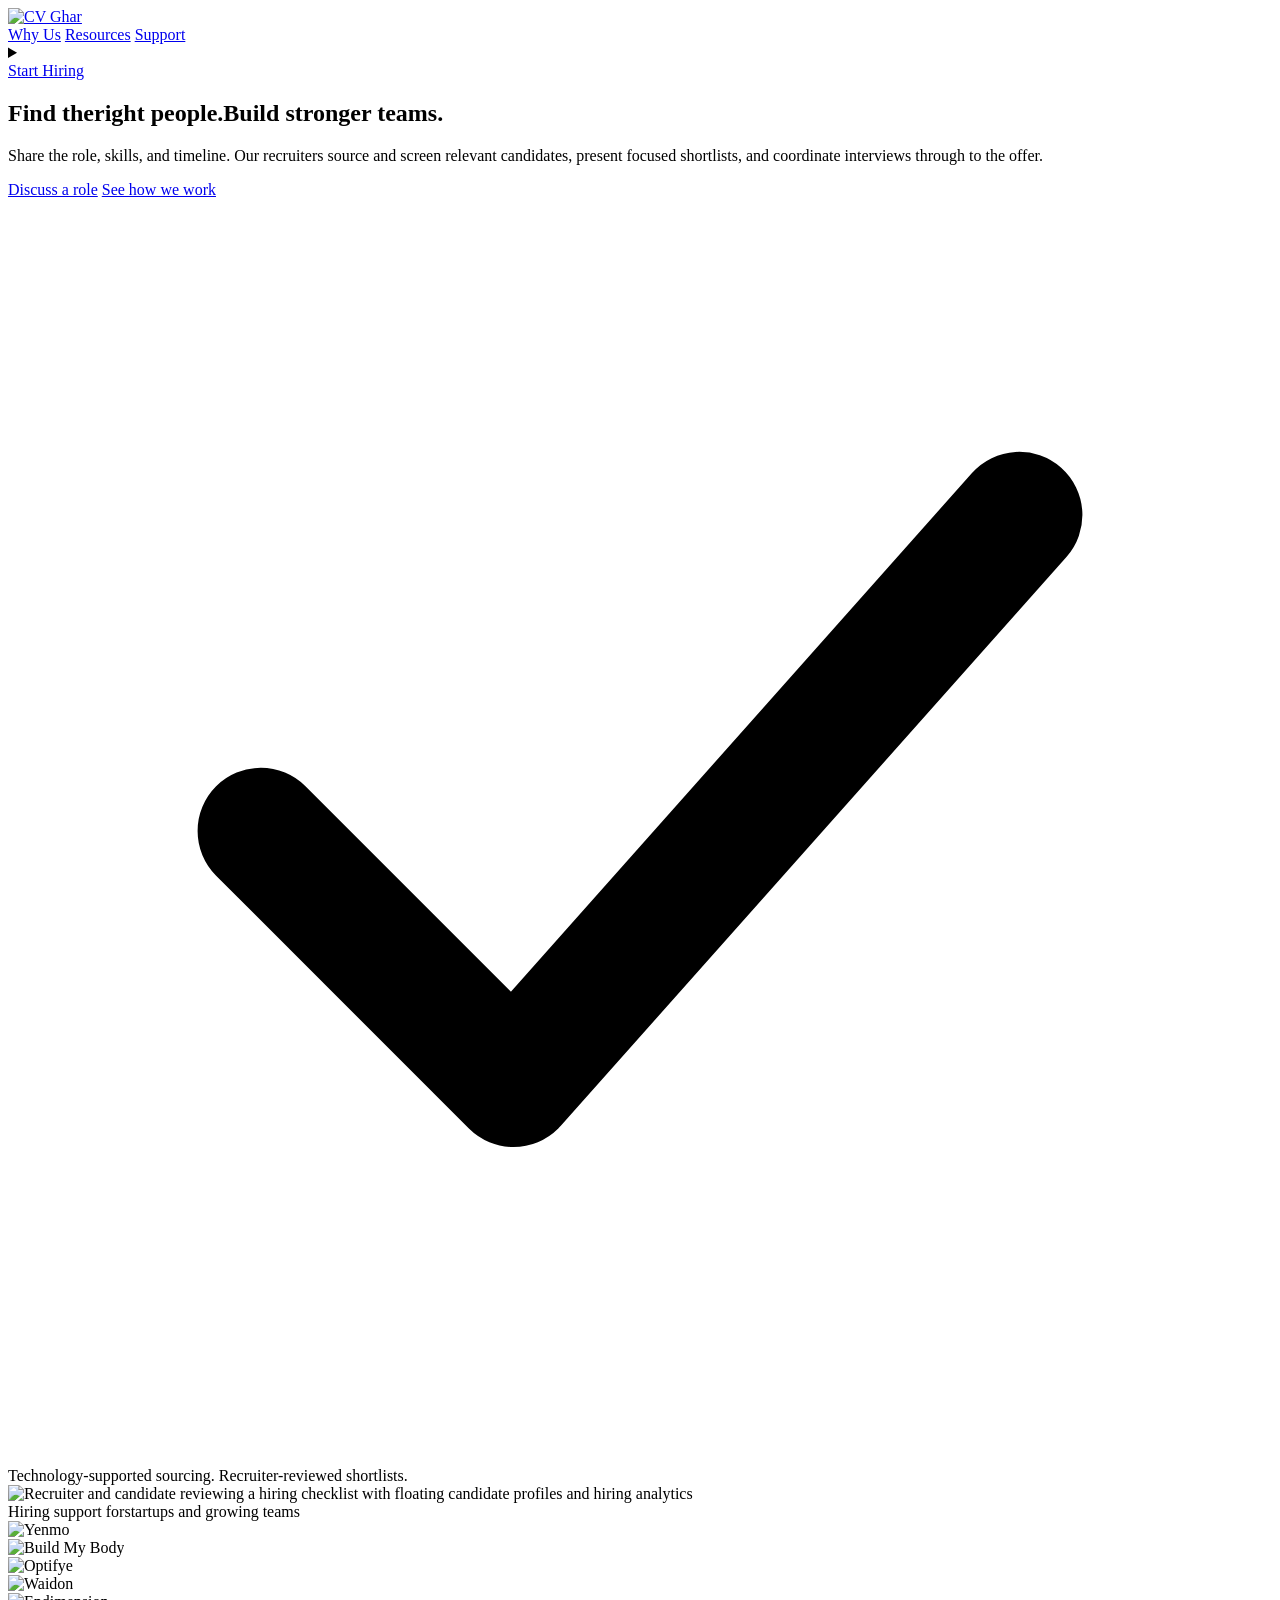
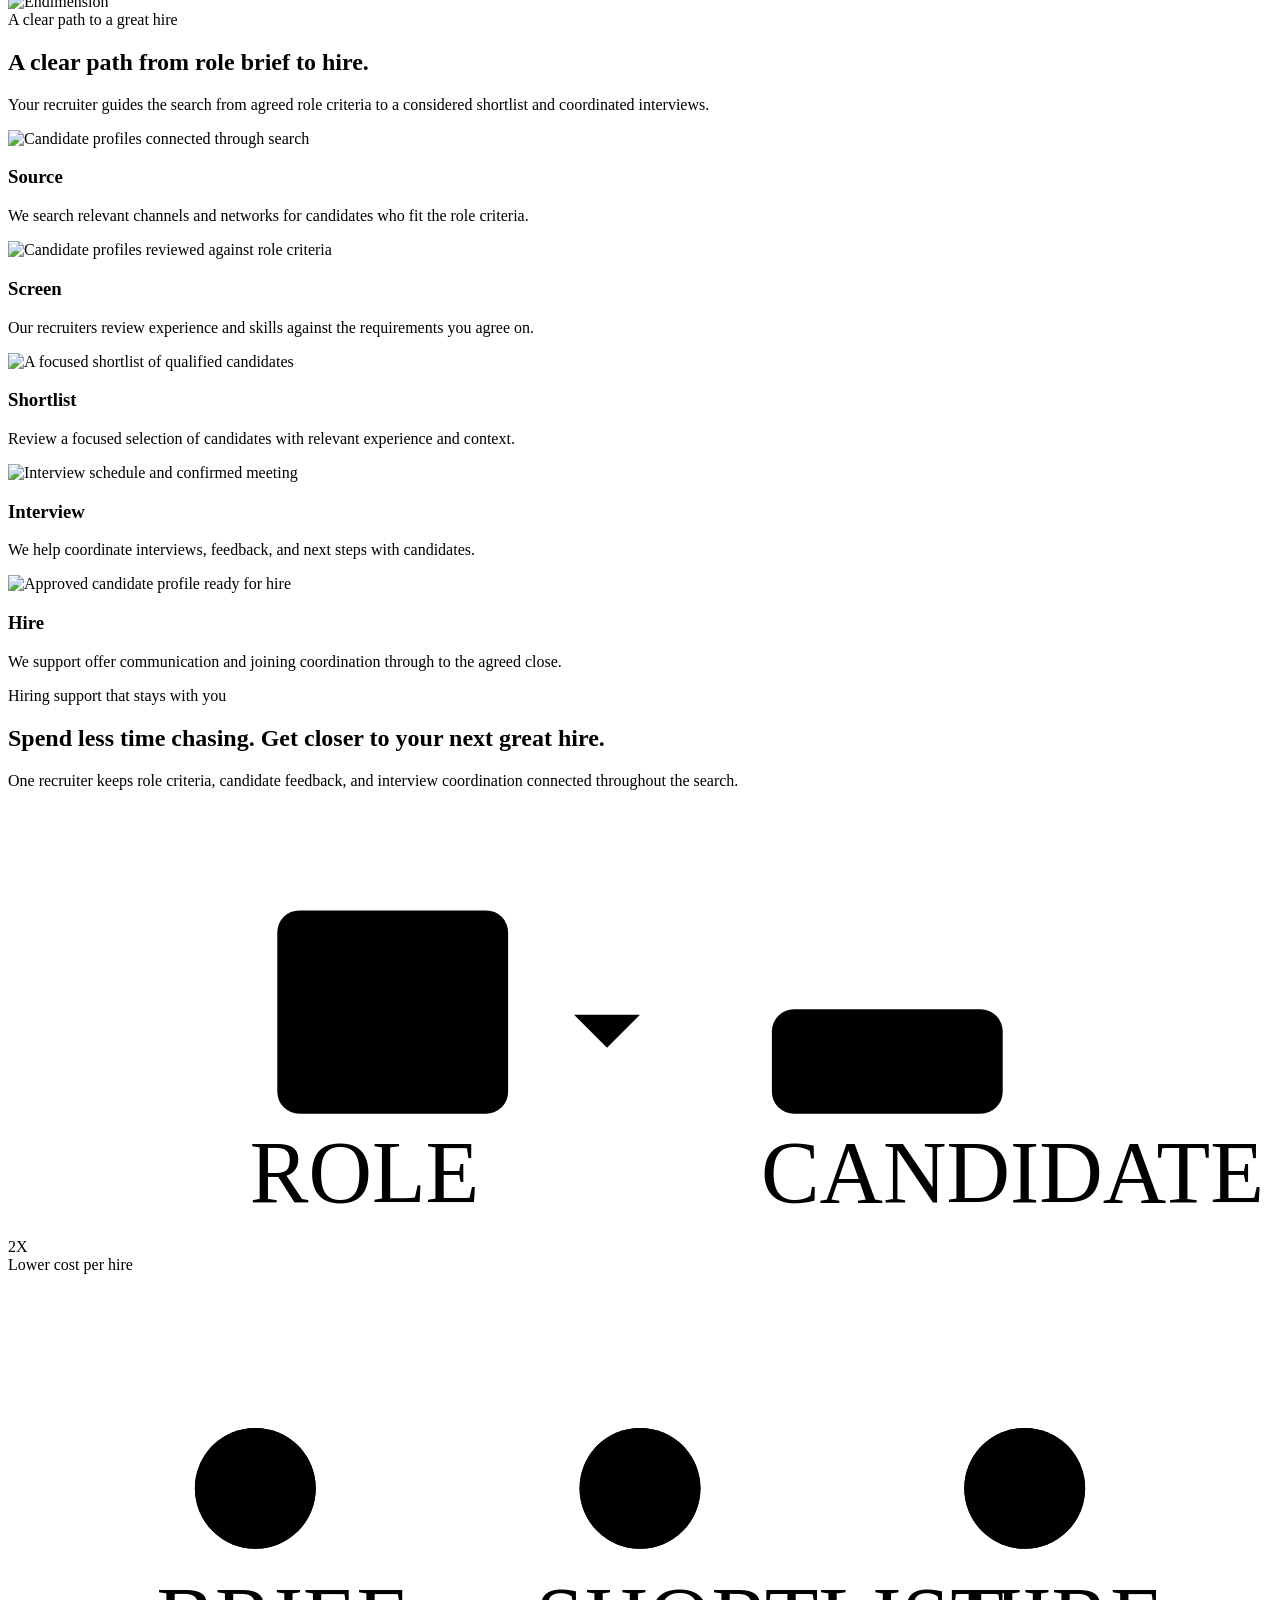
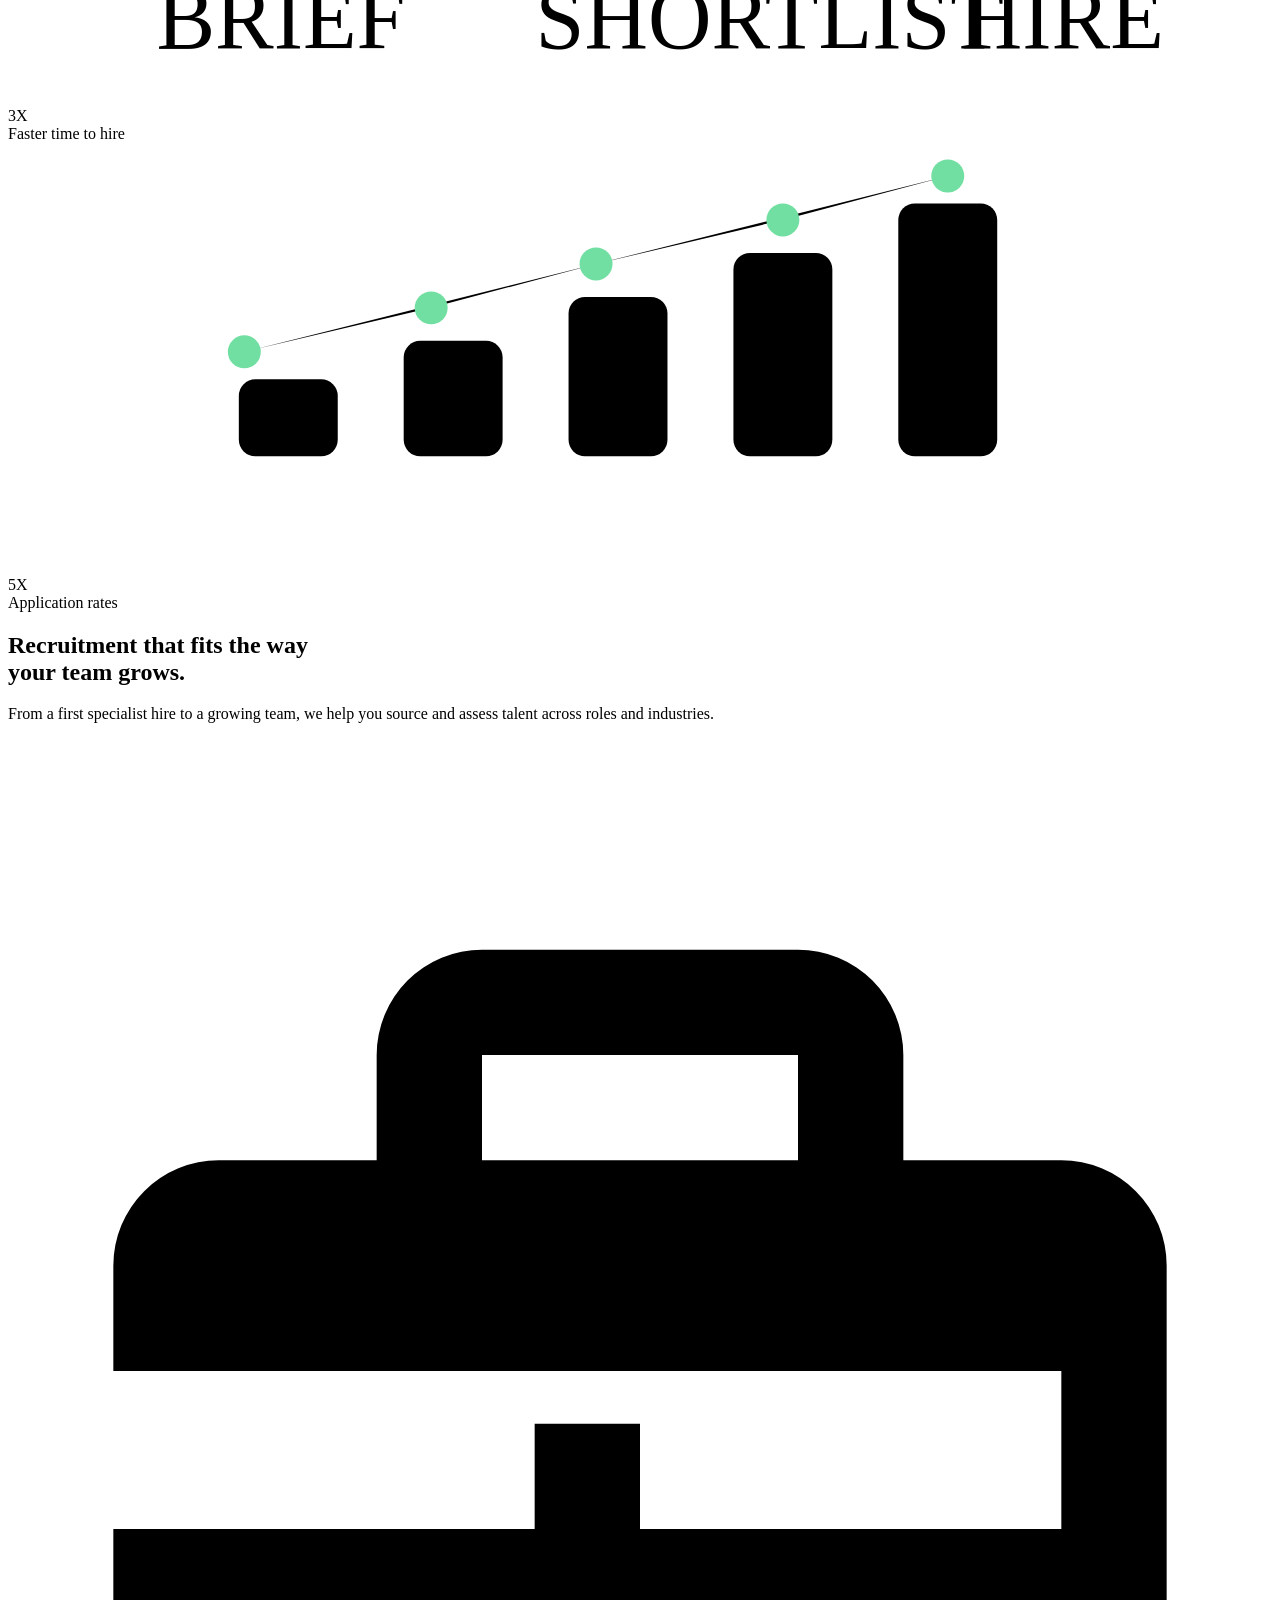
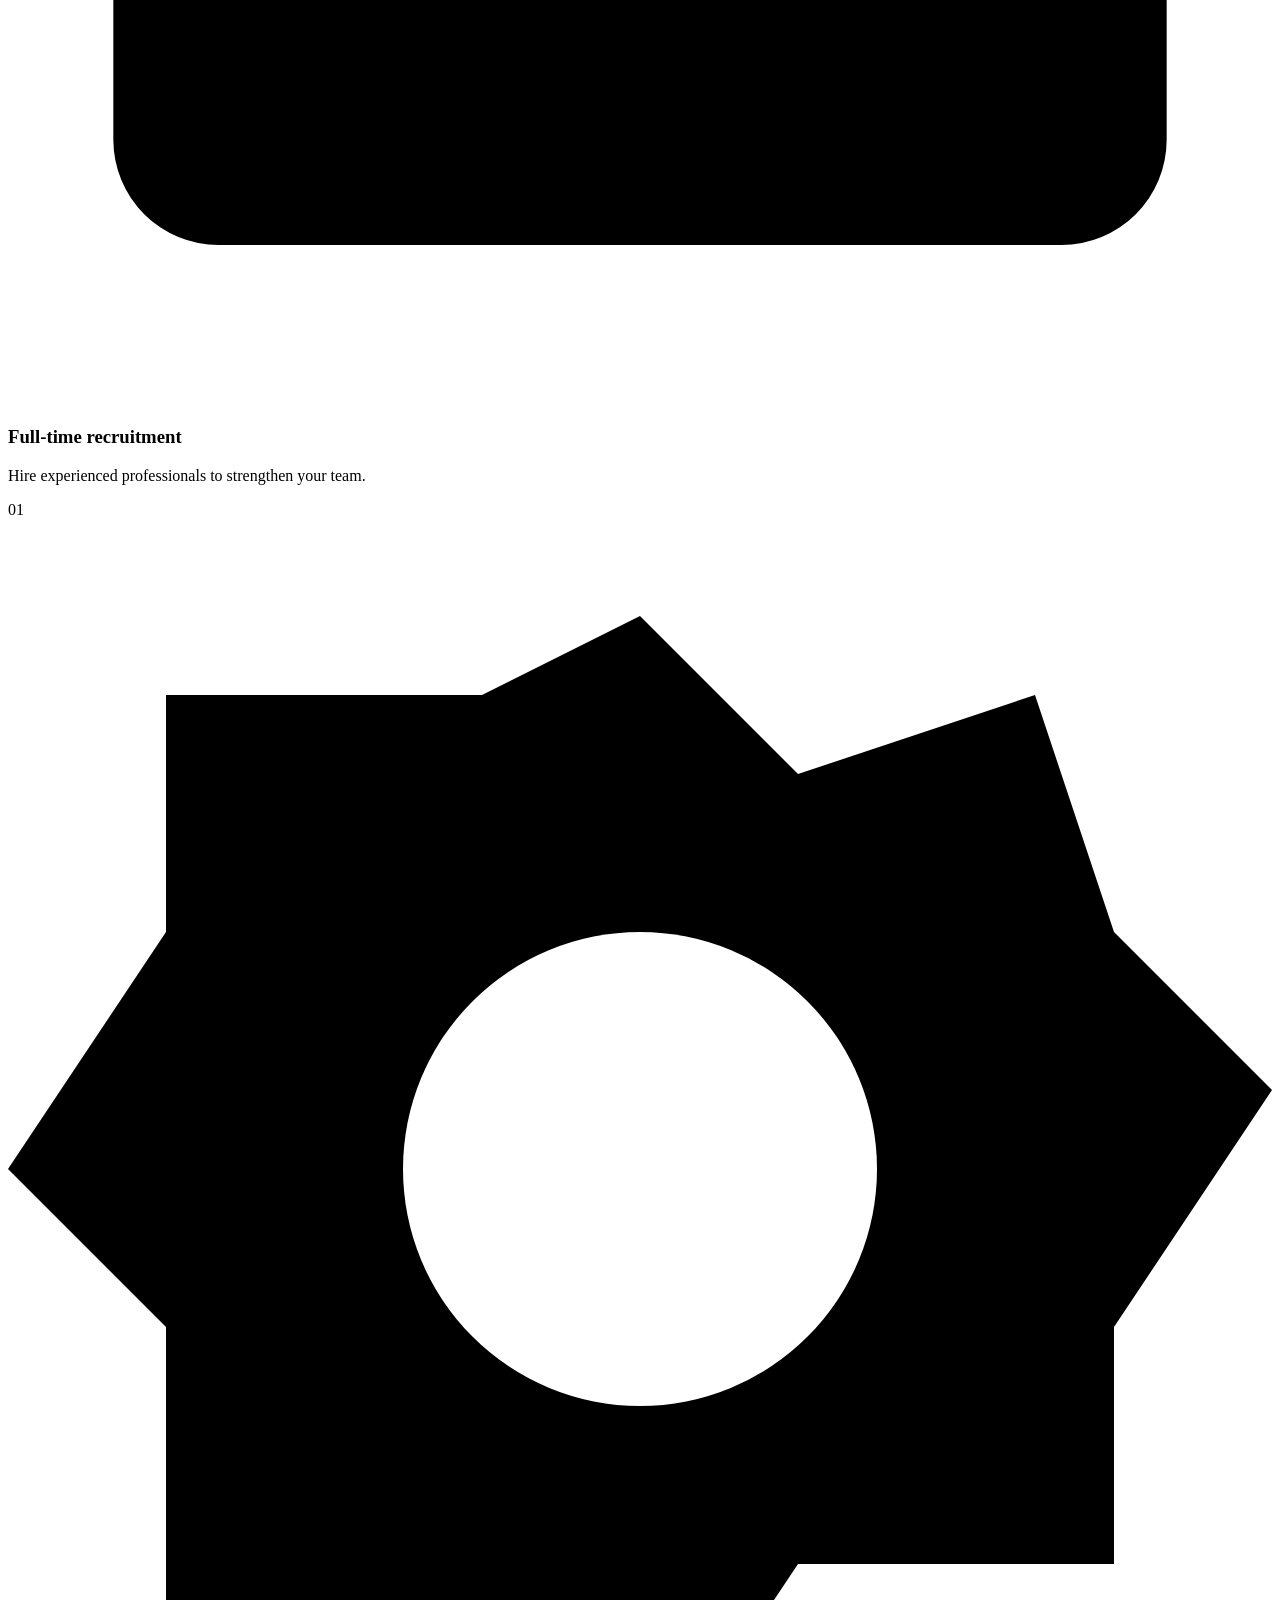
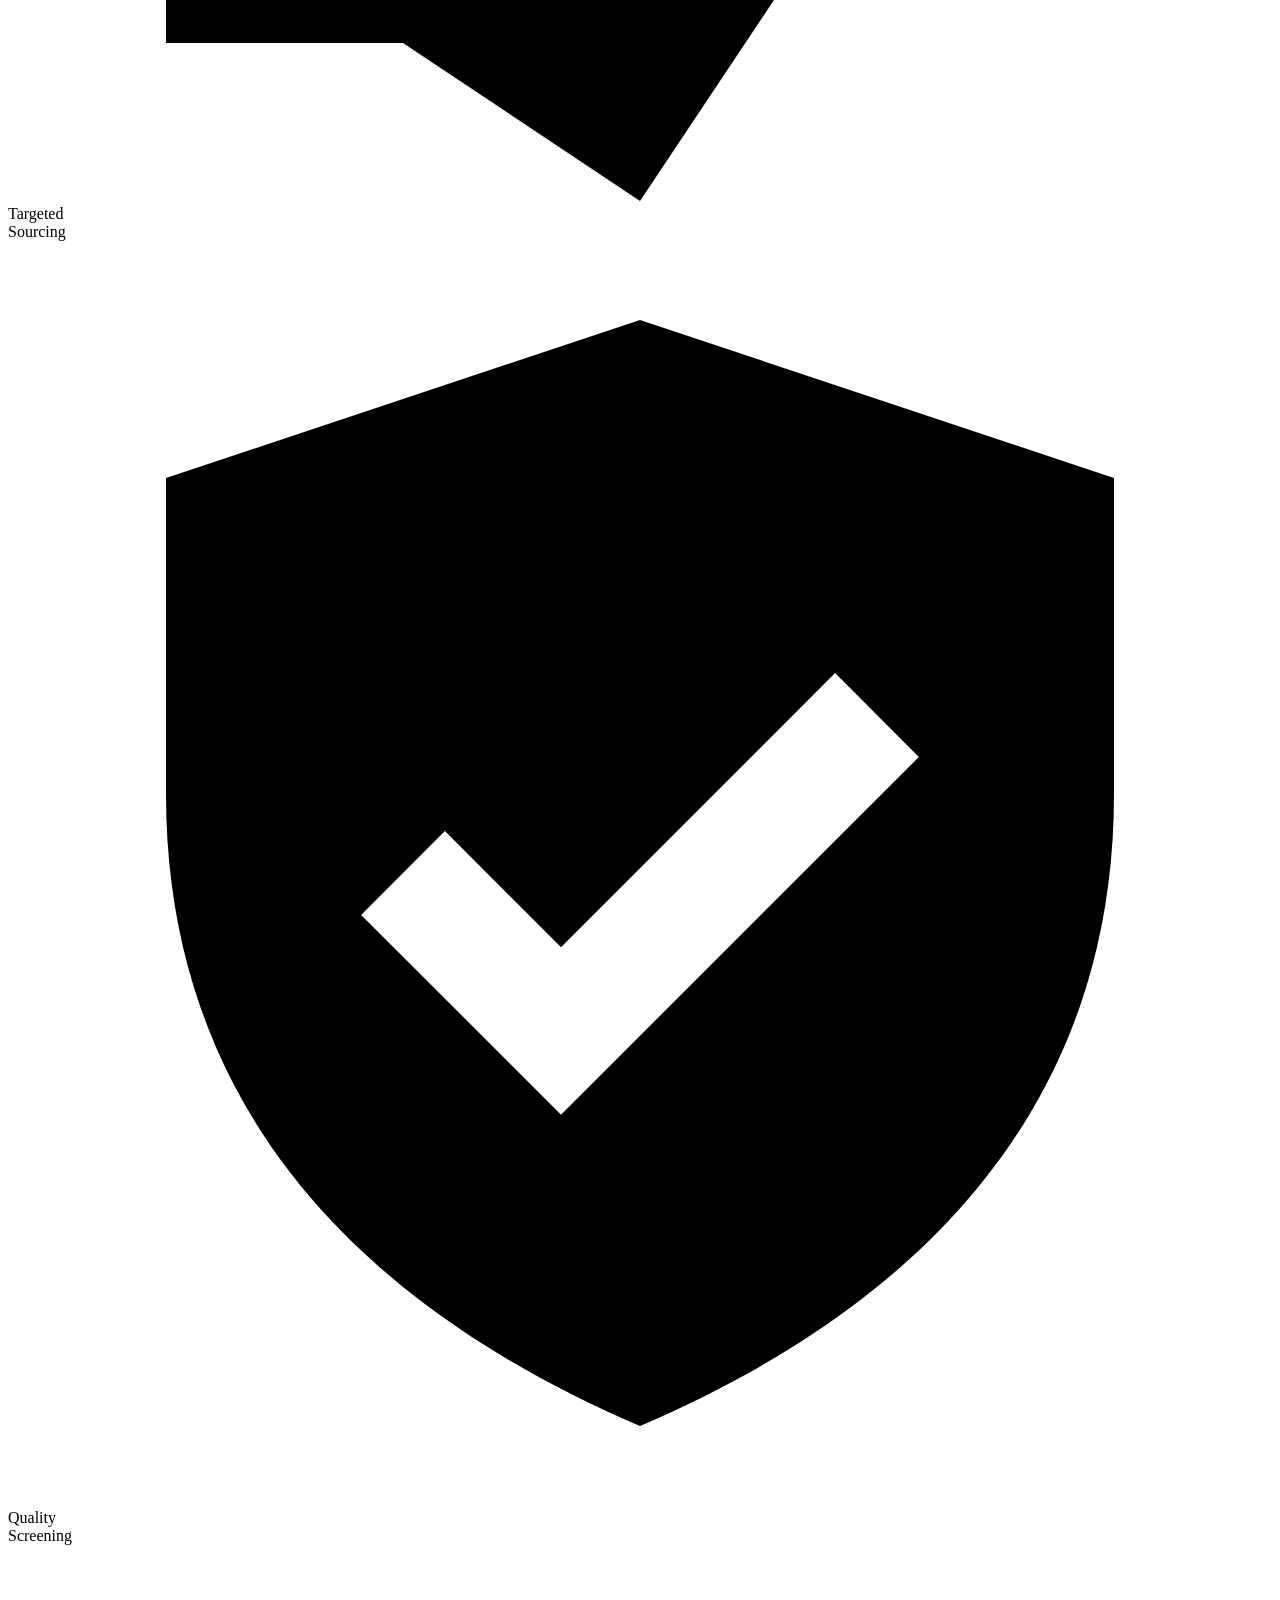
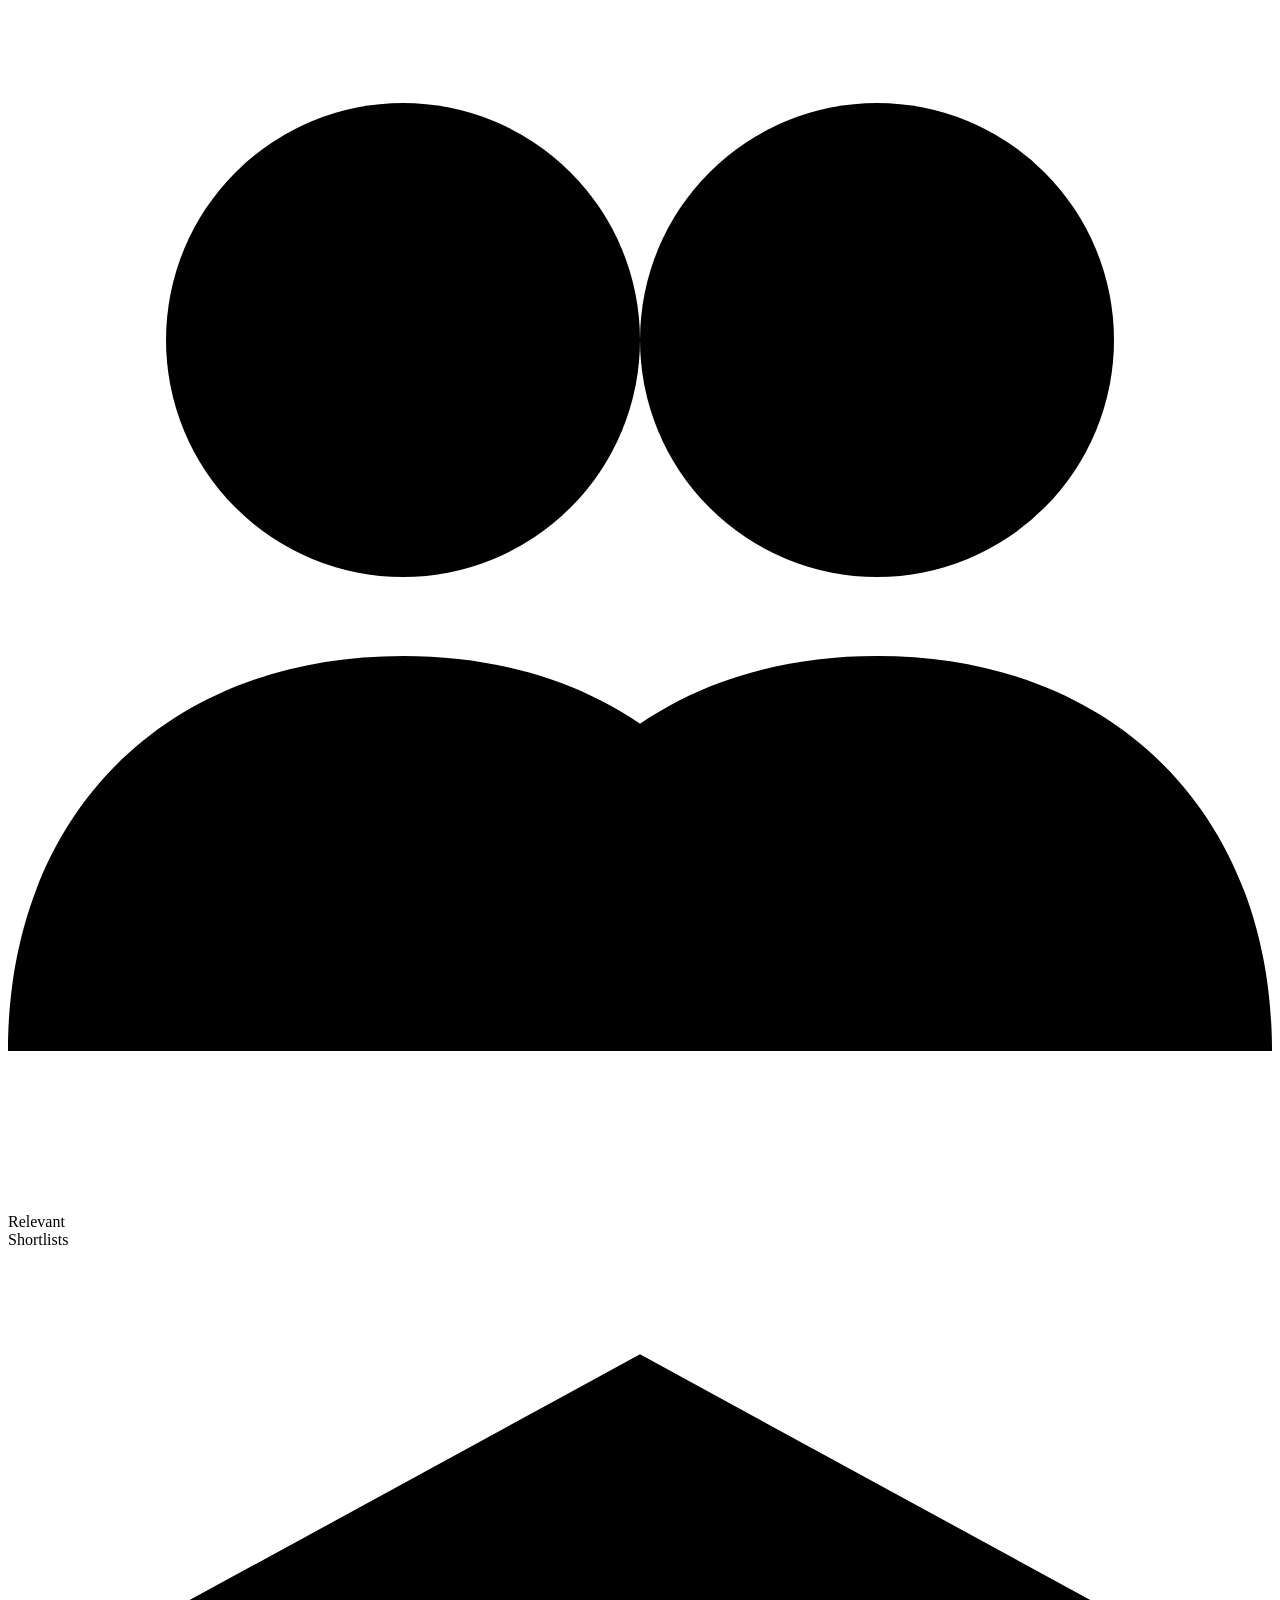
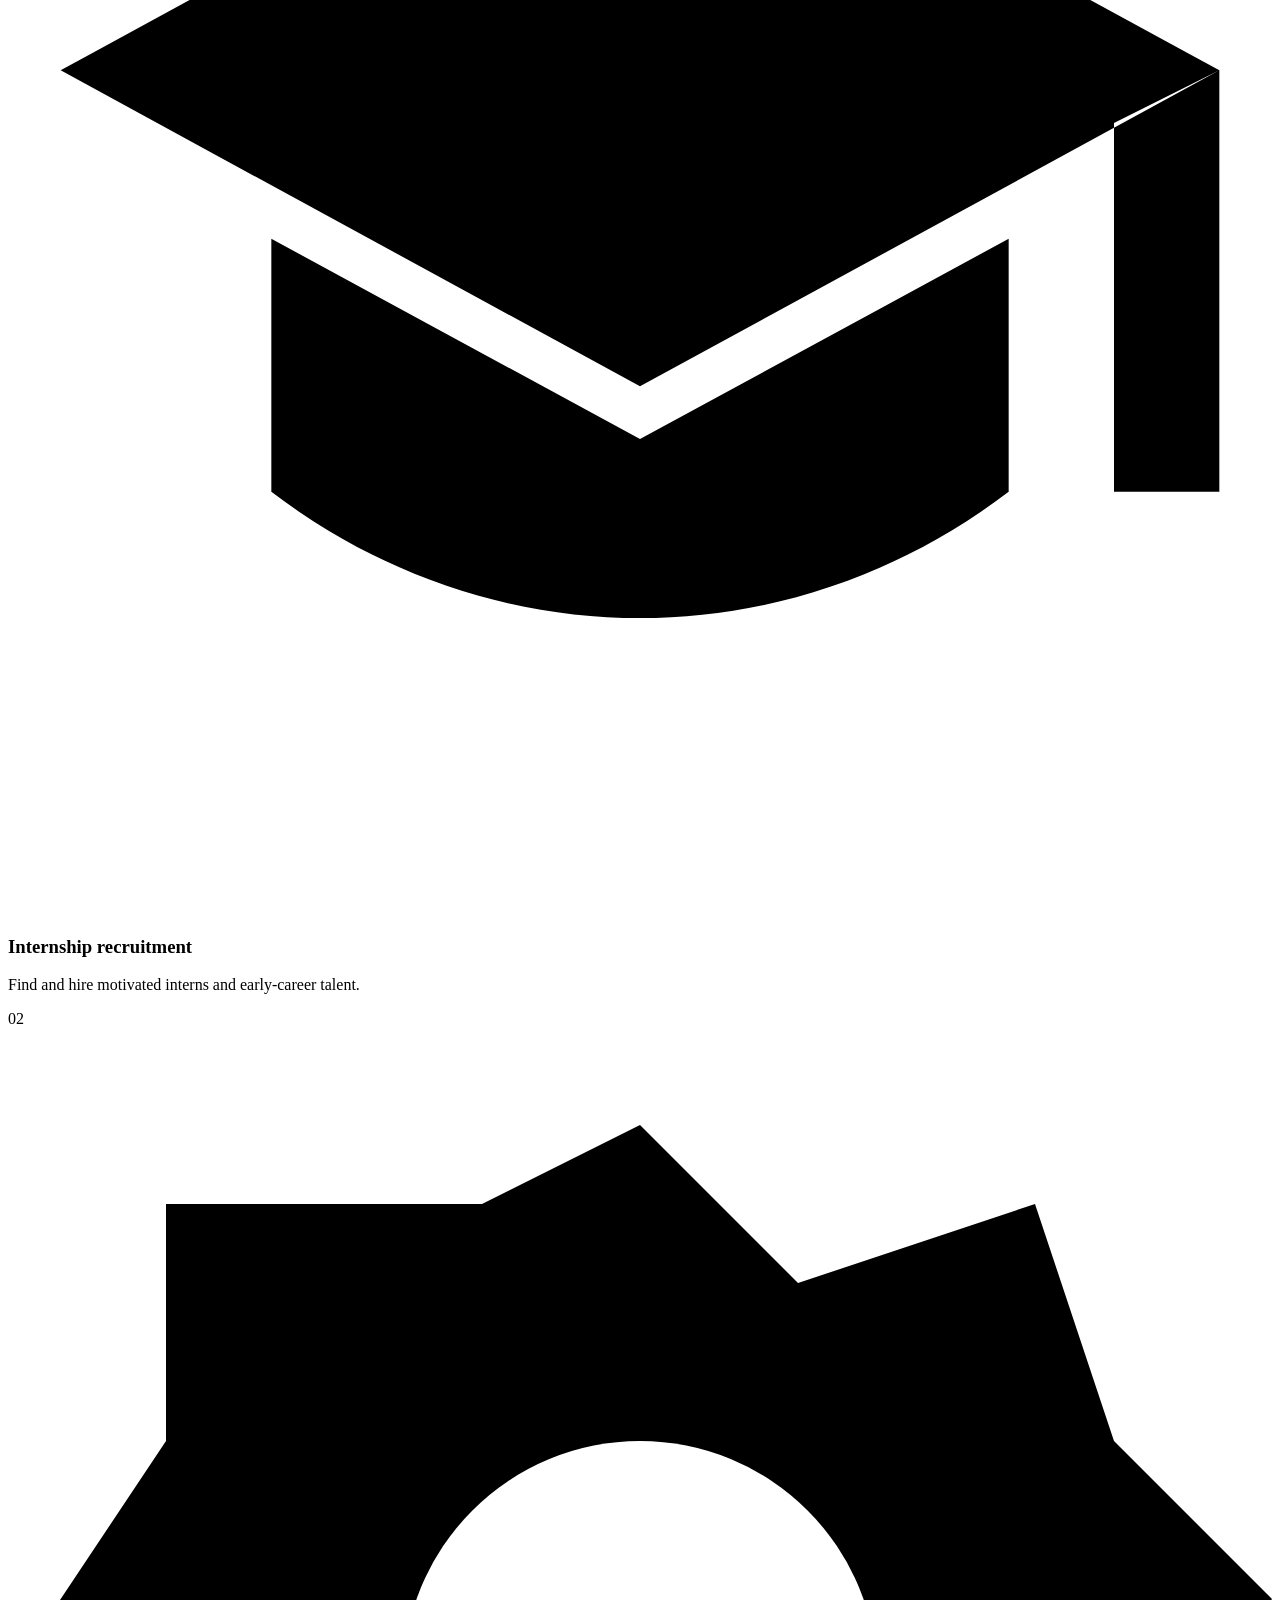
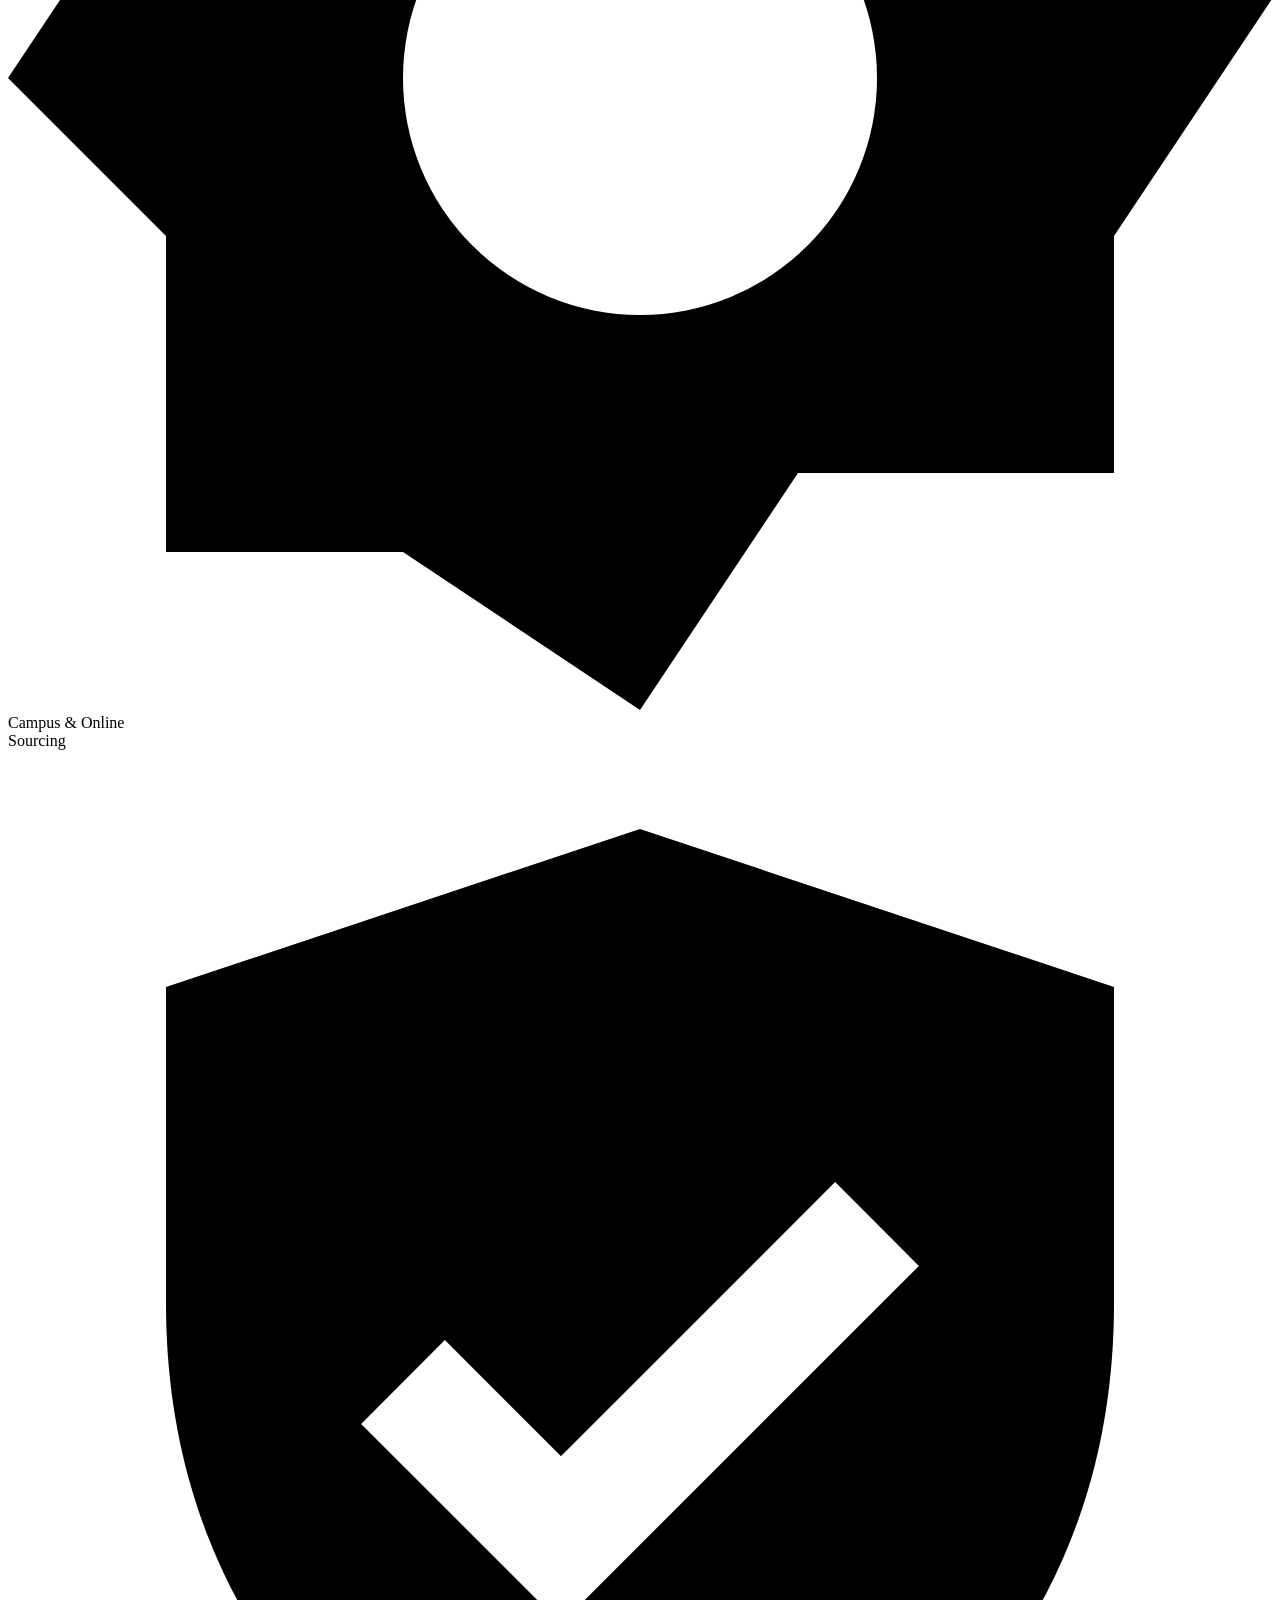
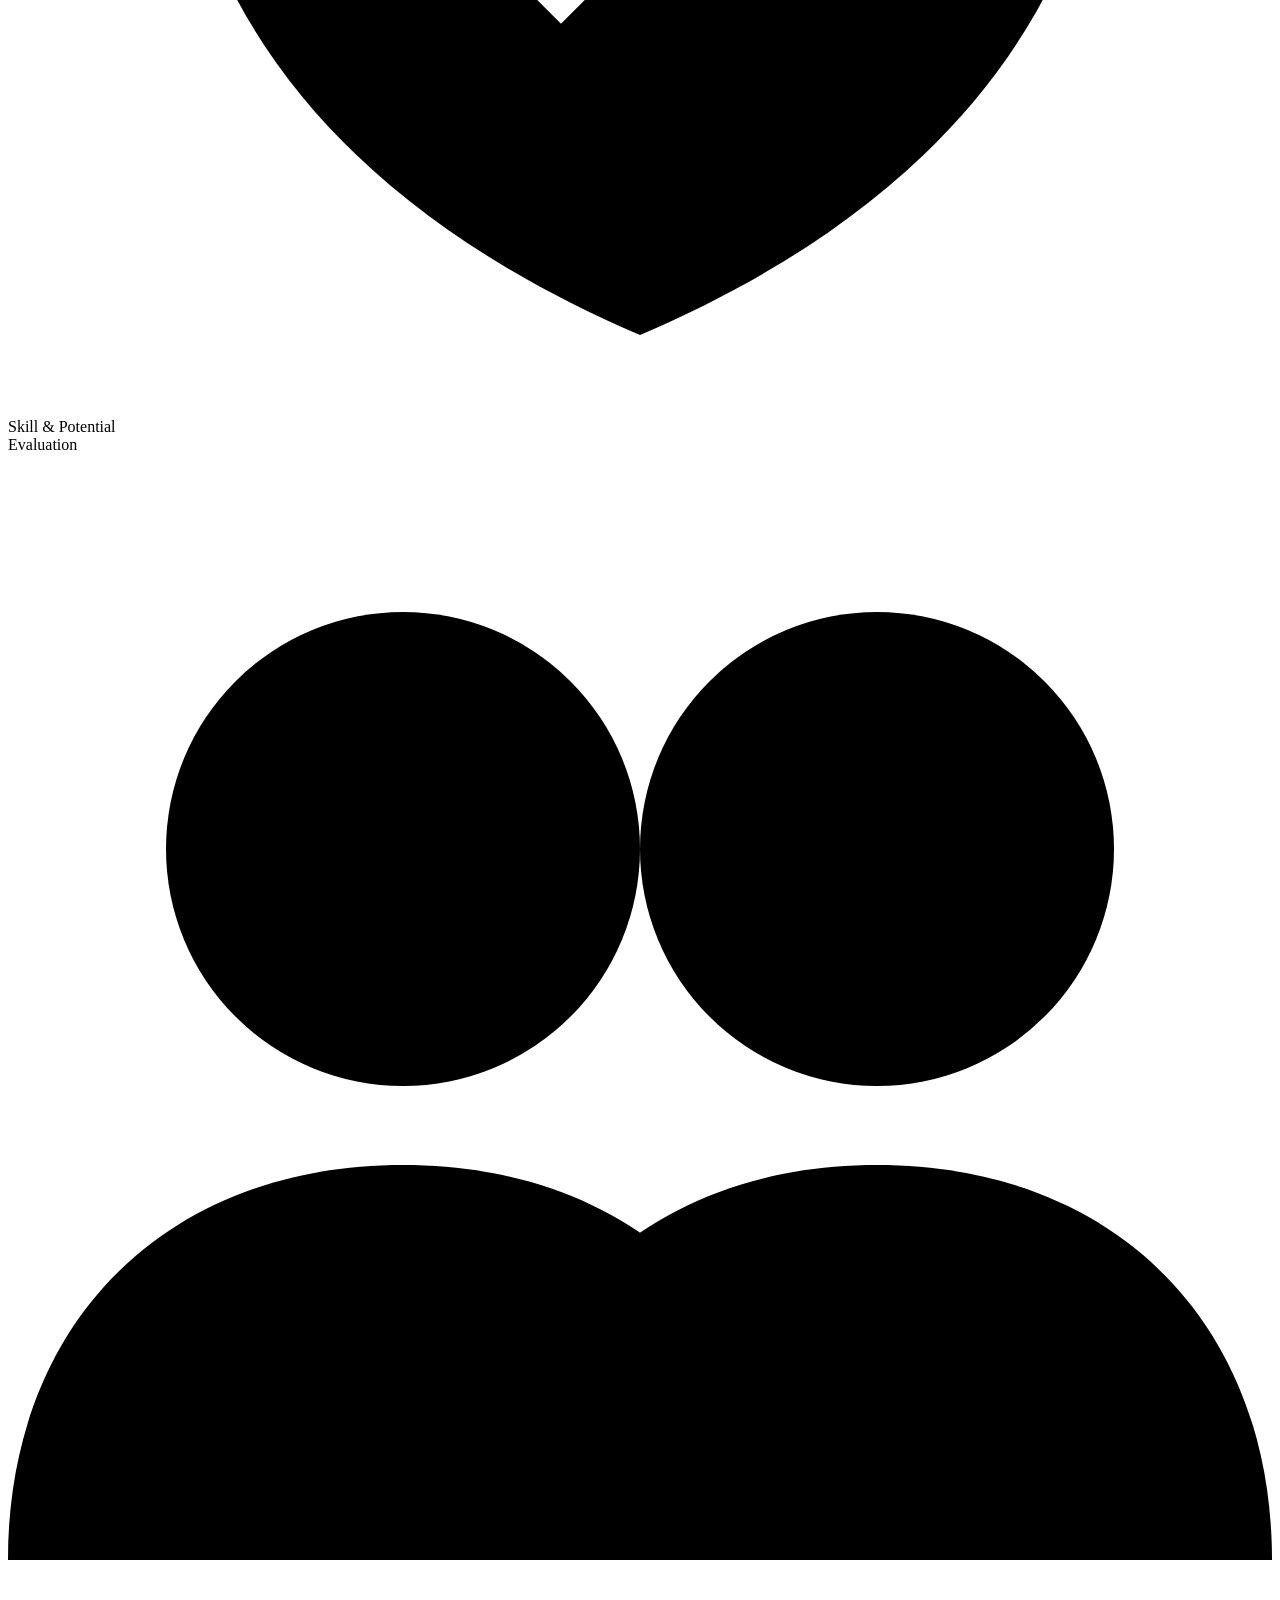
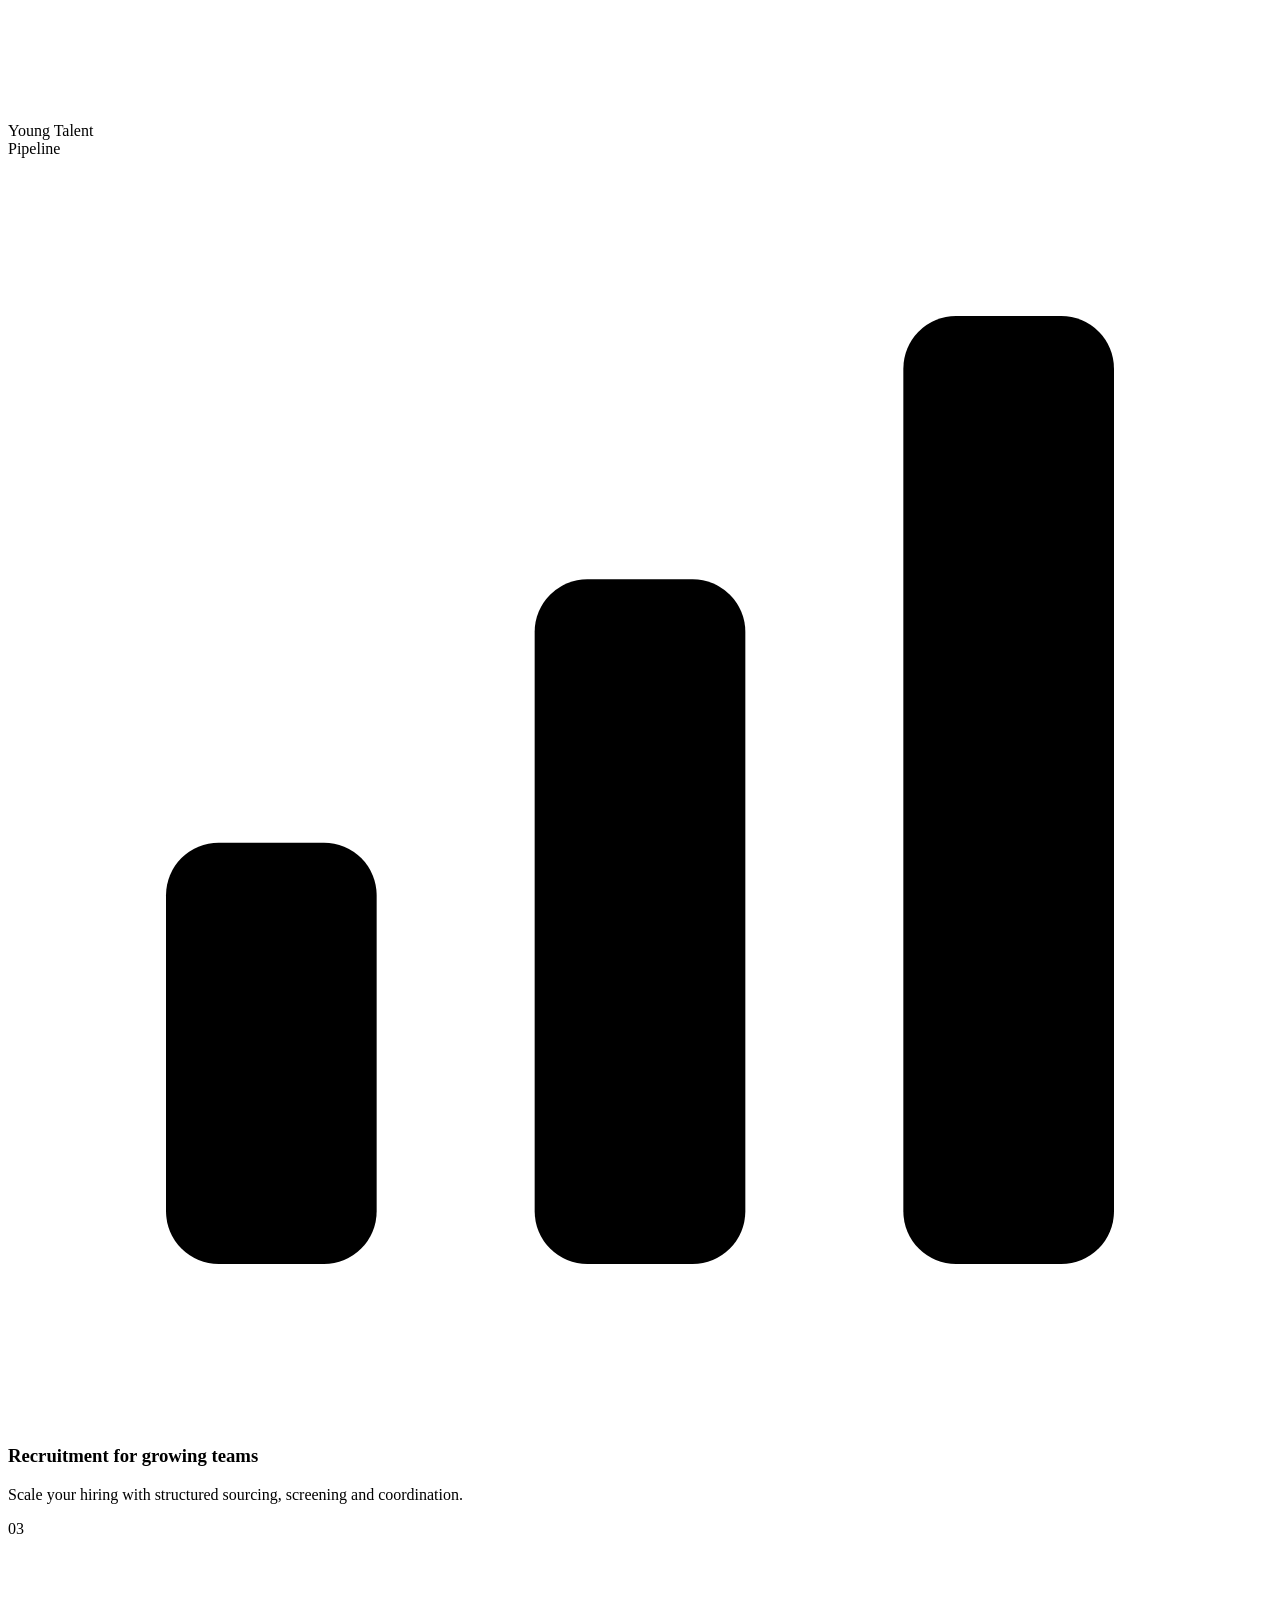
==== index.html @ aa7ae497 "Add files via upload" ====
<!doctype html>
<html lang="en">
<head>
  <meta charset="utf-8">
  <meta name="viewport" content="width=device-width, initial-scale=1">
  <meta name="theme-color" content="#ffffff">
  <title>Recruitment Agency in India | CV Ghar</title>
  <meta name="description" content="CV Ghar is a recruiter-led recruitment agency helping startups and growing businesses in India source, screen, and hire the right talent.">
  <link rel="canonical" href="https://cvghar.in/">
  <meta property="og:type" content="website">
  <meta property="og:site_name" content="CV Ghar">
  <meta property="og:title" content="Recruitment Agency in India | CV Ghar">
  <meta property="og:description" content="Recruiter-led hiring support for startups and growing businesses. Source, screen, and hire the right talent with CV Ghar.">
  <meta property="og:url" content="https://cvghar.in/">
  <meta property="og:image" content="https://cvghar.in/assets/hiring-hero-art.png">
  <meta name="twitter:card" content="summary_large_image">
  <meta name="twitter:title" content="Recruitment Agency in India | CV Ghar">
  <meta name="twitter:description" content="Recruiter-led hiring support for startups and growing businesses across India.">
  <meta name="twitter:image" content="https://cvghar.in/assets/hiring-hero-art.png">
  <script type="application/ld+json">
  {
    "@context": "https://schema.org",
    "@graph": [
      {
        "@type": "Organization",
        "@id": "https://cvghar.in/#organization",
        "name": "CV Ghar",
        "url": "https://cvghar.in/",
        "logo": "https://cvghar.in/assets/cvghar-logo.webp",
        "description": "Recruiter-led recruitment and talent solutions for startups and growing businesses in India.",
        "email": "scvghar@gmail.com",
        "telephone": "+91-70707-93755",
        "sameAs": ["https://linkedin.com/company/cvghar"]
      },
      {
        "@type": "WebSite",
        "@id": "https://cvghar.in/#website",
        "url": "https://cvghar.in/",
        "name": "CV Ghar",
        "publisher": {"@id": "https://cvghar.in/#organization"},
        "inLanguage": "en-IN"
      }
    ]
  }
  </script>
  <link rel="icon" href="assets/favicon.png">
  <link rel="preconnect" href="https://fonts.googleapis.com">
  <link rel="preconnect" href="https://fonts.gstatic.com" crossorigin>
  <link href="https://fonts.googleapis.com/css2?family=Inter:wght@400;500;600;700;800;900&display=swap" rel="stylesheet">
  <link rel="stylesheet" href="assets/homepage.css">
  <link rel="stylesheet" href="assets/responsive.css">
  <link rel="stylesheet" href="assets/section-spacing.css">
</head>
<body>
  <header class="site-header">
    <nav class="nav" aria-label="Primary navigation">
      <a class="brand" href="/" aria-label="CV Ghar home"><img src="assets/cvghar-logo.webp" width="384" height="201" alt="CV Ghar"></a>
      <div class="nav-links">
        <a href="why-us.html">Why Us</a>
        <!-- Hiring Solutions navigation link temporarily hidden -->
        <a href="resources.html">Resources</a>
        <a href="support.html">Support</a>
      </div>
      <details class="mobile-menu">
        <summary aria-label="Open navigation menu"></summary>
        <div class="mobile-menu-panel" aria-label="Mobile navigation">
          <a href="why-us.html">Why Us</a>
          <!-- Hiring Solutions navigation link temporarily hidden -->
          <a href="resources.html">Resources</a>
            <a href="support.html">Support</a>
        </div>
      </details>
      <div class="nav-actions"><a class="header-cta" href="get-quote.html">Start Hiring</a></div>
    </nav>
  </header>

  <main>
    <section class="hero" aria-labelledby="hero-title">
      <div class="wrap hero-inner">
        <div class="hero-copy">
          <h1 id="hero-title"><span class="blue-line">Find the</span><span class="blue-line">right people.</span><span class="black-line">Build stronger teams.</span></h1>
          <p class="hero-description">Share the role, skills, and timeline. Our recruiters source and screen relevant candidates, present focused shortlists, and coordinate interviews through to the offer.</p>
          <div class="hero-actions">
            <a class="button button-primary" href="contact.html" target="_blank" rel="noopener">Discuss a role</a>
            <a class="button button-secondary" href="why-us.html#how-we-work">See how we work</a>
          </div>
          <div class="hero-note">
            <svg viewBox="0 0 20 20" fill="none" aria-hidden="true"><path d="m4 10 4 4 8-9" stroke="currentColor" stroke-width="2" stroke-linecap="round" stroke-linejoin="round"/></svg>
            Technology-supported sourcing. Recruiter-reviewed shortlists.
          </div>
        </div>
        <div class="hero-visual">
          <img class="hero-scene" src="assets/hiring-hero-1024.webp" srcset="assets/hiring-hero-640.webp 640w, assets/hiring-hero-1024.webp 1024w, assets/hiring-hero-1536.webp 1536w" sizes="(max-width: 760px) 92vw, (max-width: 1200px) 52vw, 620px" width="1536" height="1024" fetchpriority="high" decoding="async" alt="Recruiter and candidate reviewing a hiring checklist with floating candidate profiles and hiring analytics">
        </div>
      </div>
    </section>

    <section class="trusted-strip" aria-label="Companies that trust CV Ghar">
      <div class="trusted-inner">
        <div class="trusted-copy"><span>Hiring support for</span><span>startups and growing teams</span></div>
        <div class="trusted-logos">
          <div class="trusted-logo yenmo"><img src="assets/yenmo-logo.svg" alt="Yenmo"></div>
          <div class="trusted-logo bmb"><img src="assets/bmbstore-logo.svg" width="57" height="54" loading="lazy" decoding="async" alt="Build My Body"></div>
          <div class="trusted-logo optifye"><img src="assets/optifye-logo.svg" alt="Optifye"></div>
          <div class="trusted-logo waidon"><img src="assets/waidon-logo.svg" width="170" height="50" loading="lazy" decoding="async" alt="Waidon"></div>
          <div class="trusted-logo endimension"><img src="assets/endimension-logo.png" width="600" height="200" loading="lazy" decoding="async" alt="Endimension"></div>
        </div>
      </div>
    </section>

    <section class="hiring-preview" aria-labelledby="workflow-title">
      <div class="workflow-wrap">
        <div class="workflow-heading">
          <span class="section-tag">A clear path to a great hire</span>
          <h2 id="workflow-title">A clear path from role brief to hire.</h2>
          <p>Your recruiter guides the search from agreed role criteria to a considered shortlist and coordinated interviews.</p>
        </div>
        <div class="workflow-steps">
          <article class="workflow-step-card">
            <div class="workflow-art"><img src="assets/hiring-step-source-420.webp" srcset="assets/hiring-step-source-420.webp 420w, assets/hiring-step-source-840.webp 840w" sizes="(max-width: 560px) 100vw, (max-width: 820px) 44vw, 210px" width="420" height="350" loading="lazy" decoding="async" alt="Candidate profiles connected through search"></div>
            <h3>Source</h3><p>We search relevant channels and networks for candidates who fit the role criteria.</p>
          </article>
          <article class="workflow-step-card">
            <div class="workflow-art"><img src="assets/hiring-step-screen-420.webp" srcset="assets/hiring-step-screen-420.webp 420w, assets/hiring-step-screen-840.webp 840w" sizes="(max-width: 560px) 100vw, (max-width: 820px) 44vw, 210px" width="420" height="280" loading="lazy" decoding="async" alt="Candidate profiles reviewed against role criteria"></div>
            <h3>Screen</h3><p>Our recruiters review experience and skills against the requirements you agree on.</p>
          </article>
          <article class="workflow-step-card">
            <div class="workflow-art"><img src="assets/hiring-step-shortlist-420.webp" srcset="assets/hiring-step-shortlist-420.webp 420w, assets/hiring-step-shortlist-840.webp 840w" sizes="(max-width: 560px) 100vw, (max-width: 820px) 44vw, 210px" width="420" height="370" loading="lazy" decoding="async" alt="A focused shortlist of qualified candidates"></div>
            <h3>Shortlist</h3><p>Review a focused selection of candidates with relevant experience and context.</p>
          </article>
          <article class="workflow-step-card">
            <div class="workflow-art"><img src="assets/hiring-step-interview-420.webp" srcset="assets/hiring-step-interview-420.webp 420w, assets/hiring-step-interview-840.webp 840w" sizes="(max-width: 560px) 100vw, (max-width: 820px) 44vw, 210px" width="420" height="280" loading="lazy" decoding="async" alt="Interview schedule and confirmed meeting"></div>
            <h3>Interview</h3><p>We help coordinate interviews, feedback, and next steps with candidates.</p>
          </article>
          <article class="workflow-step-card">
            <div class="workflow-art"><img src="assets/hiring-step-hire-420.webp" srcset="assets/hiring-step-hire-420.webp 420w, assets/hiring-step-hire-840.webp 840w" sizes="(max-width: 560px) 100vw, (max-width: 820px) 44vw, 210px" width="420" height="384" loading="lazy" decoding="async" alt="Approved candidate profile ready for hire"></div>
            <h3>Hire</h3><p>We support offer communication and joining coordination through to the agreed close.</p>
          </article>
        </div>
      </div>
    </section>

    <section class="journey-section" aria-labelledby="journey-title">
      <div class="journey-wrap">
        <div class="journey-heading">
          <div><span class="section-tag">Hiring support that stays with you</span><h2 id="journey-title">Spend less time chasing. Get closer to your next great hire.</h2></div>
          <p>One recruiter keeps role criteria, candidate feedback, and interview coordination connected throughout the search.</p>
        </div>
        <div class="journey-grid" aria-label="Hiring outcomes">
          <article class="journey-stat"><svg class="journey-stat-visual" viewBox="0 0 230 78" role="img" aria-label="Lower cost per hire"><path class="guide" d="M24 56.5h182"/><rect class="blue-fill" x="49" y="19" width="42" height="37" rx="4"/><rect class="green-fill" x="139" y="37" width="42" height="19" rx="4"/><path class="primary" d="M70 19v37m90-19v19"/><path class="accent" d="M109 28v16m-6-6 6 6 6-6"/><text x="44" y="72">ROLE</text><text x="137" y="72">CANDIDATE</text></svg><div class="journey-stat-value">2X</div><div class="journey-stat-label">Lower cost per hire</div></article>
          <article class="journey-stat"><svg class="journey-stat-visual" viewBox="0 0 230 78" role="img" aria-label="Faster time to hire"><path class="guide" d="M32 39h166"/><path class="primary" d="M45 39h50m40 0h50"/><circle class="blue-fill" cx="45" cy="39" r="11"/><circle class="blue-fill" cx="115" cy="39" r="11"/><circle class="blue-fill" cx="185" cy="39" r="11"/><circle class="primary" cx="45" cy="39" r="11"/><circle class="primary" cx="115" cy="39" r="11"/><circle class="primary" cx="185" cy="39" r="11"/><path class="primary" d="m42 39 2 2 4-5m66 3 2 2 4-5m66 3 2 2 4-5"/><text x="27" y="68">BRIEF</text><text x="96" y="68">SHORTLIST</text><text x="173" y="68">HIRE</text></svg><div class="journey-stat-value">3X</div><div class="journey-stat-label">Faster time to hire</div></article>
          <article class="journey-stat"><svg class="journey-stat-visual" viewBox="0 0 230 78" role="img" aria-label="Application rates"><path class="guide" d="M24 57h182"/><rect class="blue-fill" x="42" y="43" width="18" height="14" rx="3"/><rect class="blue-fill" x="72" y="36" width="18" height="21" rx="3"/><rect class="blue-fill" x="102" y="28" width="18" height="29" rx="3"/><rect class="blue-fill" x="132" y="20" width="18" height="37" rx="3"/><rect class="green-fill" x="162" y="11" width="18" height="46" rx="3"/><path class="accent" d="m43 38 34-8 30-8 34-8 30-8"/><circle cx="43" cy="38" r="3" fill="#72dfa2"/><circle cx="77" cy="30" r="3" fill="#72dfa2"/><circle cx="107" cy="22" r="3" fill="#72dfa2"/><circle cx="141" cy="14" r="3" fill="#72dfa2"/><circle cx="171" cy="6" r="3" fill="#72dfa2"/></svg><div class="journey-stat-value">5X</div><div class="journey-stat-label">Application rates</div></article>
        </div>
      </div>
    </section>

    <section class="content-section solutions-section" id="solutions">
      <div class="wrap">
        <div class="section-heading">
          <h2>Recruitment that fits the way<br><span class="heading-blue">your team</span> grows<span class="heading-dot">.</span></h2>
          <p>From a first specialist hire to a growing team, we help you source and assess talent across roles and industries.</p>
        </div>
        <div class="solutions-grid">
          <article class="solution-card fulltime">
            <div class="solution-card-top">
              <span class="solution-icon"><svg viewBox="0 0 24 24" aria-hidden="true"><path d="M9 4h6a2 2 0 0 1 2 2v2h3a2 2 0 0 1 2 2v9a2 2 0 0 1-2 2H4a2 2 0 0 1-2-2v-9a2 2 0 0 1 2-2h3V6a2 2 0 0 1 2-2Zm0 4h6V6H9v2Zm-7 5v2h8v-2h2v2h8v-3H2v1Z"/></svg></span>
              <div><h3>Full-time recruitment</h3><p>Hire experienced professionals to strengthen your team.</p></div><span class="solution-index">01</span>
            </div>
            <div class="solution-art" aria-hidden="true"><img src="assets/illustration-fulltime.svg" alt="" loading="lazy" decoding="async"></div>
            <div class="solution-features"><div class="solution-feature"><svg viewBox="0 0 16 16"><path d="M8 1 10 3 13 2 14 5 16 7 14 10 14 13 10 13 8 16 5 14 2 14 2 10 0 8 2 5 2 2 6 2z"/><circle cx="8" cy="8" r="3" fill="white"/></svg>Targeted<br>Sourcing</div><div class="solution-feature"><svg viewBox="0 0 16 16"><path d="M8 1 14 3v4c0 4-2.5 6.5-6 8-3.5-1.5-6-4-6-8V3z"/><path d="m5 8 2 2 4-4" fill="none" stroke="white" stroke-width="1.5"/></svg>Quality<br>Screening</div><div class="solution-feature"><svg viewBox="0 0 16 16"><circle cx="5" cy="5" r="3"/><circle cx="11" cy="5" r="3"/><path d="M0 14c0-3 2-5 5-5s5 2 5 5zm6 0c0-3 2-5 5-5s5 2 5 5z"/></svg>Relevant<br>Shortlists</div></div>
          </article>
          <article class="solution-card internship">
            <div class="solution-card-top">
              <span class="solution-icon"><svg viewBox="0 0 24 24" aria-hidden="true"><path d="m1 8 11-6 11 6-11 6L1 8Zm4 3.2 7 3.8 7-3.8V16c-4.2 3.2-9.8 3.2-14 0v-4.8ZM21 9v7h2V8l-2 1Z"/></svg></span>
              <div><h3>Internship recruitment</h3><p>Find and hire motivated interns and early-career talent.</p></div><span class="solution-index">02</span>
            </div>
            <div class="solution-art" aria-hidden="true"><img src="assets/illustration-internship.svg" alt="" loading="lazy" decoding="async"></div>
            <div class="solution-features"><div class="solution-feature"><svg viewBox="0 0 16 16"><path d="M8 1 10 3 13 2 14 5 16 7 14 10 14 13 10 13 8 16 5 14 2 14 2 10 0 8 2 5 2 2 6 2z"/><circle cx="8" cy="8" r="3" fill="white"/></svg>Campus &amp; Online<br>Sourcing</div><div class="solution-feature"><svg viewBox="0 0 16 16"><path d="M8 1 14 3v4c0 4-2.5 6.5-6 8-3.5-1.5-6-4-6-8V3z"/><path d="m5 8 2 2 4-4" fill="none" stroke="white" stroke-width="1.5"/></svg>Skill &amp; Potential<br>Evaluation</div><div class="solution-feature"><svg viewBox="0 0 16 16"><circle cx="5" cy="5" r="3"/><circle cx="11" cy="5" r="3"/><path d="M0 14c0-3 2-5 5-5s5 2 5 5zm6 0c0-3 2-5 5-5s5 2 5 5z"/></svg>Young Talent<br>Pipeline</div></div>
          </article>
          <article class="solution-card growing">
            <div class="solution-card-top">
              <span class="solution-icon"><svg viewBox="0 0 24 24" aria-hidden="true"><rect x="3" y="13" width="4" height="8" rx="1"/><rect x="10" y="8" width="4" height="13" rx="1"/><rect x="17" y="3" width="4" height="18" rx="1"/></svg></span>
              <div><h3>Recruitment for growing teams</h3><p>Scale your hiring with structured sourcing, screening and coordination.</p></div><span class="solution-index">03</span>
            </div>
            <div class="solution-art" aria-hidden="true"><img src="assets/illustration-growing-teams.svg" alt="" loading="lazy" decoding="async"></div>
            <div class="solution-features"><div class="solution-feature"><svg viewBox="0 0 16 16"><path d="M2 2h12v12H2z"/><path d="M5 11 8 8l2 2 3-4" fill="none" stroke="white" stroke-width="1.5"/></svg>Multi-Role<br>Hiring</div><div class="solution-feature"><svg viewBox="0 0 16 16"><path d="m9 0-7 9h5l-1 7 8-10H9z"/></svg>Timely<br>Updates</div><div class="solution-feature"><svg viewBox="0 0 16 16"><path d="M7 1h2l1 2 2 .5 2-.5 1 2-1 2 .5 2 1.5 1-1 2-2-.2-2 1L9 15H7l-1-2-2-.5-2 .5-1-2 1-2-.5-2L0 6l1-2 2 .2 2-1z"/><circle cx="8" cy="8" r="2.5" fill="white"/></svg>Dedicated<br>Coordination</div></div>
          </article>
        </div>
      </div>
    </section>

      <section class="why-section" id="why-us">
      <div class="wrap why-grid">
        <div class="why-copy">
          <span class="section-tag">Why CV Ghar</span>
          <h2>Recruiting with people at the center.</h2>
          <p>Good hiring starts with understanding the role and the people behind it. Your recruiter stays accountable through sourcing, evaluation, interviews, and offer coordination.</p>
        </div>
        <div class="why-list">
          <article class="why-item"><span class="check">✓</span><div><h3>Start with the role</h3><p>Align on responsibilities, skills, experience, and what matters most to your team.</p></div></article>
          <article class="why-item"><span class="check">✓</span><div><h3>Search beyond the obvious</h3><p>Proactive talent hunting helps you reach relevant people beyond incoming applications.</p></div></article>
          <article class="why-item"><span class="check">✓</span><div><h3>Shortlists with context</h3><p>Review candidates assessed against the role, with useful information for your next decision.</p></div></article>
          <article class="why-item"><span class="check">✓</span><div><h3>Stay in the loop</h3><p>Get clear communication and practical coordination throughout the hiring journey.</p></div></article>
        </div>
      </div>
    </section>





    <section class="added-section difference-section" id="what-makes-us-different" aria-labelledby="different-title">
      <div class="wrap">
        <div class="added-heading difference-heading">
          <span class="added-kicker">The CV Ghar difference</span>
          <h2 class="added-title" id="different-title">More Than Recruitment. A Better Hiring Process.</h2>
          <p class="added-intro">Recruiter expertise and a clear, structured process help your team make confident hiring decisions.</p>
        </div>
        <div class="difference-feature-grid">
          <article class="difference-feature">
            <h3>People-first recruiting, supported by technology.</h3>
            <div class="difference-ui candidate-ui" aria-label="Illustrative candidate review panel">
              <div class="difference-ui-head"><span>EXAMPLE ROLE REVIEW</span><span class="ui-status"><i></i> In progress</span></div>
              <div class="ui-role">Senior Product Designer</div>
              <div class="ui-caption">Candidate alignment</div>
              <div class="ui-candidate"><span class="ui-avatar">01</span><span class="ui-candidate-copy"><b>Design experience</b><small>Relevant projects and scope</small></span><span class="ui-fit">Strong fit</span></div>
              <div class="ui-candidate"><span class="ui-avatar avatar-alt">02</span><span class="ui-candidate-copy"><b>Product experience</b><small>Skills reviewed against brief</small></span><span class="ui-fit">Good fit</span></div>
              <div class="ui-candidate"><span class="ui-avatar avatar-soft">03</span><span class="ui-candidate-copy"><b>Team collaboration</b><small>Interview notes organized</small></span><span class="ui-fit">Reviewed</span></div>
              <div class="ui-panel-foot"><span class="ui-check">✓</span> Reviewed by your recruiter</div>
            </div>
            <p>Experienced recruiters stay involved throughout the search, using practical tools to organize candidate details and keep evaluation focused.</p>
          </article>
          <article class="difference-feature">
            <h3>A clear process from role brief to shortlist.</h3>
            <div class="difference-ui process-ui" aria-label="Illustrative hiring progress panel">
              <div class="difference-ui-head"><span>SAMPLE SEARCH OVERVIEW</span><span class="ui-status ui-status-green"><i></i> On track</span></div>
              <div class="ui-search-role"><span class="ui-search-icon">↗</span><span><b>Product Design Search</b><small>Hiring plan · Updated today</small></span><span class="ui-menu-dots">•••</span></div>
              <div class="ui-progress-track"><span></span></div>
              <div class="ui-progress-label"><span>Search progress</span><b>3 of 4 stages</b></div>
              <div class="ui-timeline">
                <div class="ui-timeline-step is-done"><span>✓</span><div><b>Role brief aligned</b><small>Priorities and criteria agreed</small></div></div>
                <div class="ui-timeline-step is-done"><span>✓</span><div><b>Targeted search</b><small>Relevant profiles identified</small></div></div>
                <div class="ui-timeline-step is-active"><span>3</span><div><b>Recruiter review</b><small>Experience and role fit assessed</small></div></div>
                <div class="ui-timeline-step"><span>4</span><div><b>Shortlist shared</b><small>Clear context for each candidate</small></div></div>
              </div>
            </div>
            <p>From sourcing through shortlisting, your team gets clear updates and candidate recommendations grounded in the needs of the role.</p>
          </article>
        </div>
      </div>
    </section>



    <section class="added-section" id="consultation" aria-labelledby="consultation-title"><div class="wrap"><div class="consultation-panel"><span class="added-kicker">Let's find the right person</span><h2 class="added-title" id="consultation-title">Have a Role to Fill?</h2><p class="added-intro">Tell us about your hiring requirement and our team will get back to you.</p><div class="consultation-actions"><a class="button button-primary" href="get-quote.html" style="padding:14px 21px">Request a Hiring Quote</a><a class="button button-secondary" href="contact.html" style="padding:13px 20px">Book a Free Consultation</a></div><p class="consultation-note">No commitment. Just a conversation about your hiring needs.</p></div></div></section>

    <section class="faq-section" id="faqs" aria-labelledby="faq-title">
      <div class="wrap faq-layout">
        <div class="faq-intro"><h2 id="faq-title">Frequently Asked Questions</h2><p>Everything you need to know about working with CV Ghar and our hiring process.</p></div>
        <div class="faq-list">
          <details class="faq-item"><summary>How does your recruitment fee work?</summary><p>We agree the fee and commitment amount with you before the search begins. No success fee applies if you do not hire; we also confirm in writing how the commitment fee is treated, including any refund conditions.</p></details>
          <details class="faq-item"><summary>How do recruiters assess candidates?</summary><p>Our recruiters review experience and skills against the role criteria you agree on, then share relevant context with each shortlisted profile. Any additional checks are discussed with you in advance.</p></details>
          <details class="faq-item"><summary>How long does it take to find a candidate?</summary><p>Timelines depend on the role, experience level, location, and availability of suitable talent. We align on expectations at the start and keep you updated as the search progresses.</p></details>
          <details class="faq-item"><summary>Is there any subscription fee or hidden cost?</summary><p>CV Ghar works on the hiring terms agreed for your requirement. We discuss applicable fees and terms before beginning, so you know what to expect.</p></details>
          <details class="faq-item"><summary>How do you verify candidates?</summary><p>Our recruiters review candidates against the role requirements and discuss relevant experience during screening. Any additional checks or documentation are discussed with you as part of the hiring process.</p></details>
        </div>
      </div>
    </section>

  </main>

  <footer>
  <div class="wrap">
    <div class="footer-grid">
      <div class="footer-brand"><img src="assets/cvghar-footer-logo.webp" width="204" height="204" alt="CV Ghar"><p>Recruiter-led hiring support for startups and growing businesses. We source and screen candidates, coordinate interviews, and keep your team informed from brief to offer.</p></div>
      <div class="footer-col"><h5>Explore</h5><a href="about.html">About CV Ghar</a><a href="why-us.html#how-we-work">How We Work</a><a href="pricing.html">Pricing</a><a href="support.html">Support</a><a href="contact.html">Contact</a></div>
      <div class="footer-col"><h5>Hiring</h5><a href="why-us.html#industries">Industries we serve</a><a href="why-us.html#how-we-work">Our process</a><a href="pricing.html">Hiring partnership</a></div>
      <div class="footer-col"><h5>Get in touch</h5><a href="mailto:scvghar@gmail.com">scvghar@gmail.com</a><a class="footer-social" href="https://linkedin.com/company/cvghar" target="_blank" rel="noopener"><svg width="15" height="15" viewBox="0 0 24 24" fill="currentColor" aria-hidden="true"><path d="M20.45 20.45h-3.56v-5.57c0-1.33-.02-3.04-1.85-3.04-1.86 0-2.14 1.45-2.14 2.94v5.67H9.34V9h3.42v1.56h.05c.48-.9 1.64-1.85 3.37-1.85 3.6 0 4.27 2.37 4.27 5.46v6.28ZM5.32 7.43a2.06 2.06 0 1 1 0-4.12 2.06 2.06 0 0 1 0 4.12ZM7.1 20.45H3.54V9H7.1v11.45ZM22.22 0H1.77C.79 0 0 .77 0 1.72v20.56C0 23.23.79 24 1.77 24h20.44c.98 0 1.79-.77 1.79-1.72V1.72C24 .77 23.2 0 22.22 0Z"/></svg><span>LinkedIn</span></a><span>Dwarka, Delhi</span></div>
    </div>
    <div class="footer-bottom"><span>© 2026 CV Ghar. All rights reserved.</span><span>Talent That Builds India.</span></div>
  </div>
</footer>
  <script src="assets/smooth-scroll.js" defer></script>
  <script>
    (() => {
      const faqItems = document.querySelectorAll(".faq-item");
      if (!faqItems.length || !("IntersectionObserver" in window) || window.matchMedia("(prefers-reduced-motion: reduce)").matches) return;
      faqItems.forEach((item, index) => {
        item.classList.add("faq-reveal");
        item.style.setProperty("--faq-delay", `${index * 110}ms`);
      });
      const observer = new IntersectionObserver((entries, currentObserver) => {
        entries.forEach(entry => {
          if (!entry.isIntersecting) return;
          entry.target.classList.add("is-visible");
          currentObserver.unobserve(entry.target);
        });
      }, {threshold: 0.15, rootMargin: "0px 0px -5% 0px"});
      faqItems.forEach(item => observer.observe(item));
    })();
  </script>
  <script>
    (() => {
      const journeySection = document.querySelector(".journey-section");
      if (!journeySection || window.matchMedia("(prefers-reduced-motion: reduce)").matches) return;
      let framePending = false;
      const updateFill = () => {
        const rect = journeySection.getBoundingClientRect();
        const progress = Math.max(0, Math.min(1, (window.innerHeight - rect.top) / (window.innerHeight * .6)));
        journeySection.style.setProperty("--journey-fill", `${progress * 100}%`);
        framePending = false;
      };
      const scheduleUpdate = () => {
        if (framePending) return;
        framePending = true;
        window.requestAnimationFrame(updateFill);
      };
      window.addEventListener("scroll", scheduleUpdate, {passive:true});
      window.addEventListener("resize", scheduleUpdate);
      updateFill();
    })();
  </script>
</body>
</html>
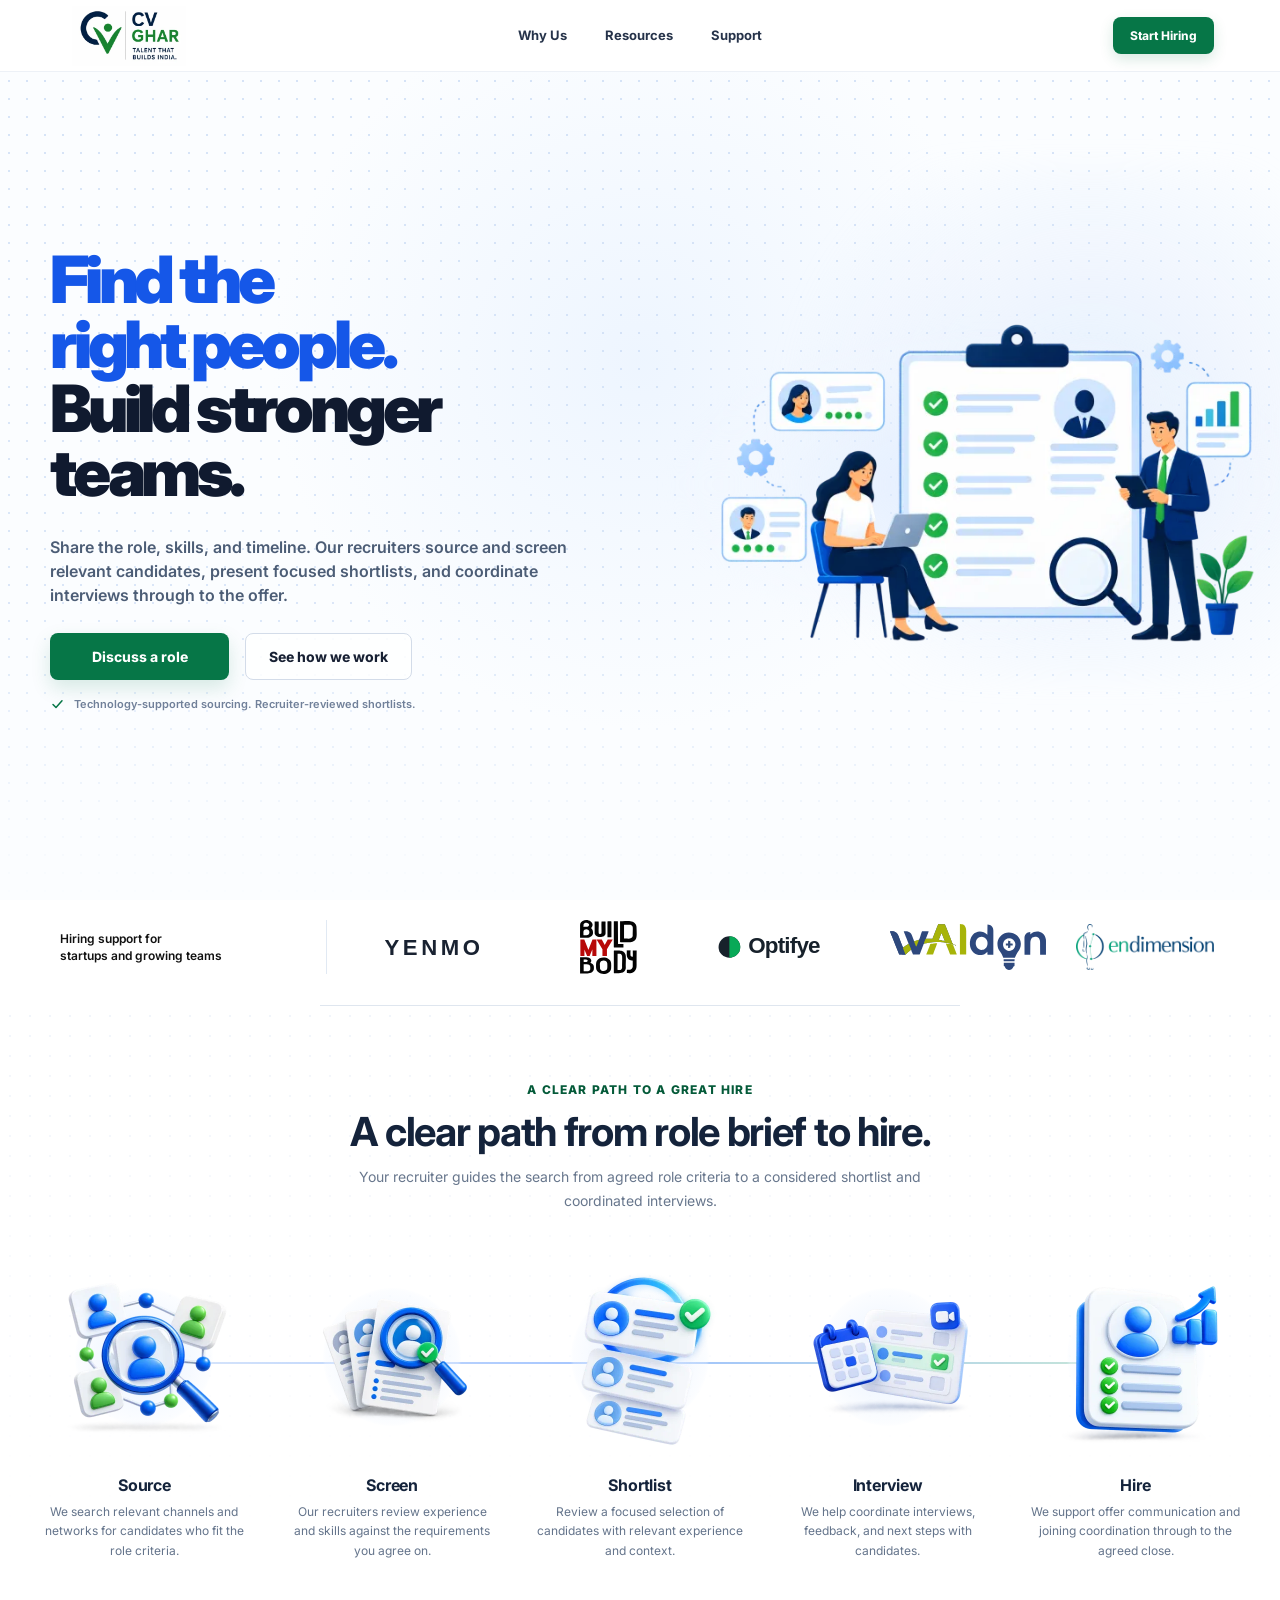
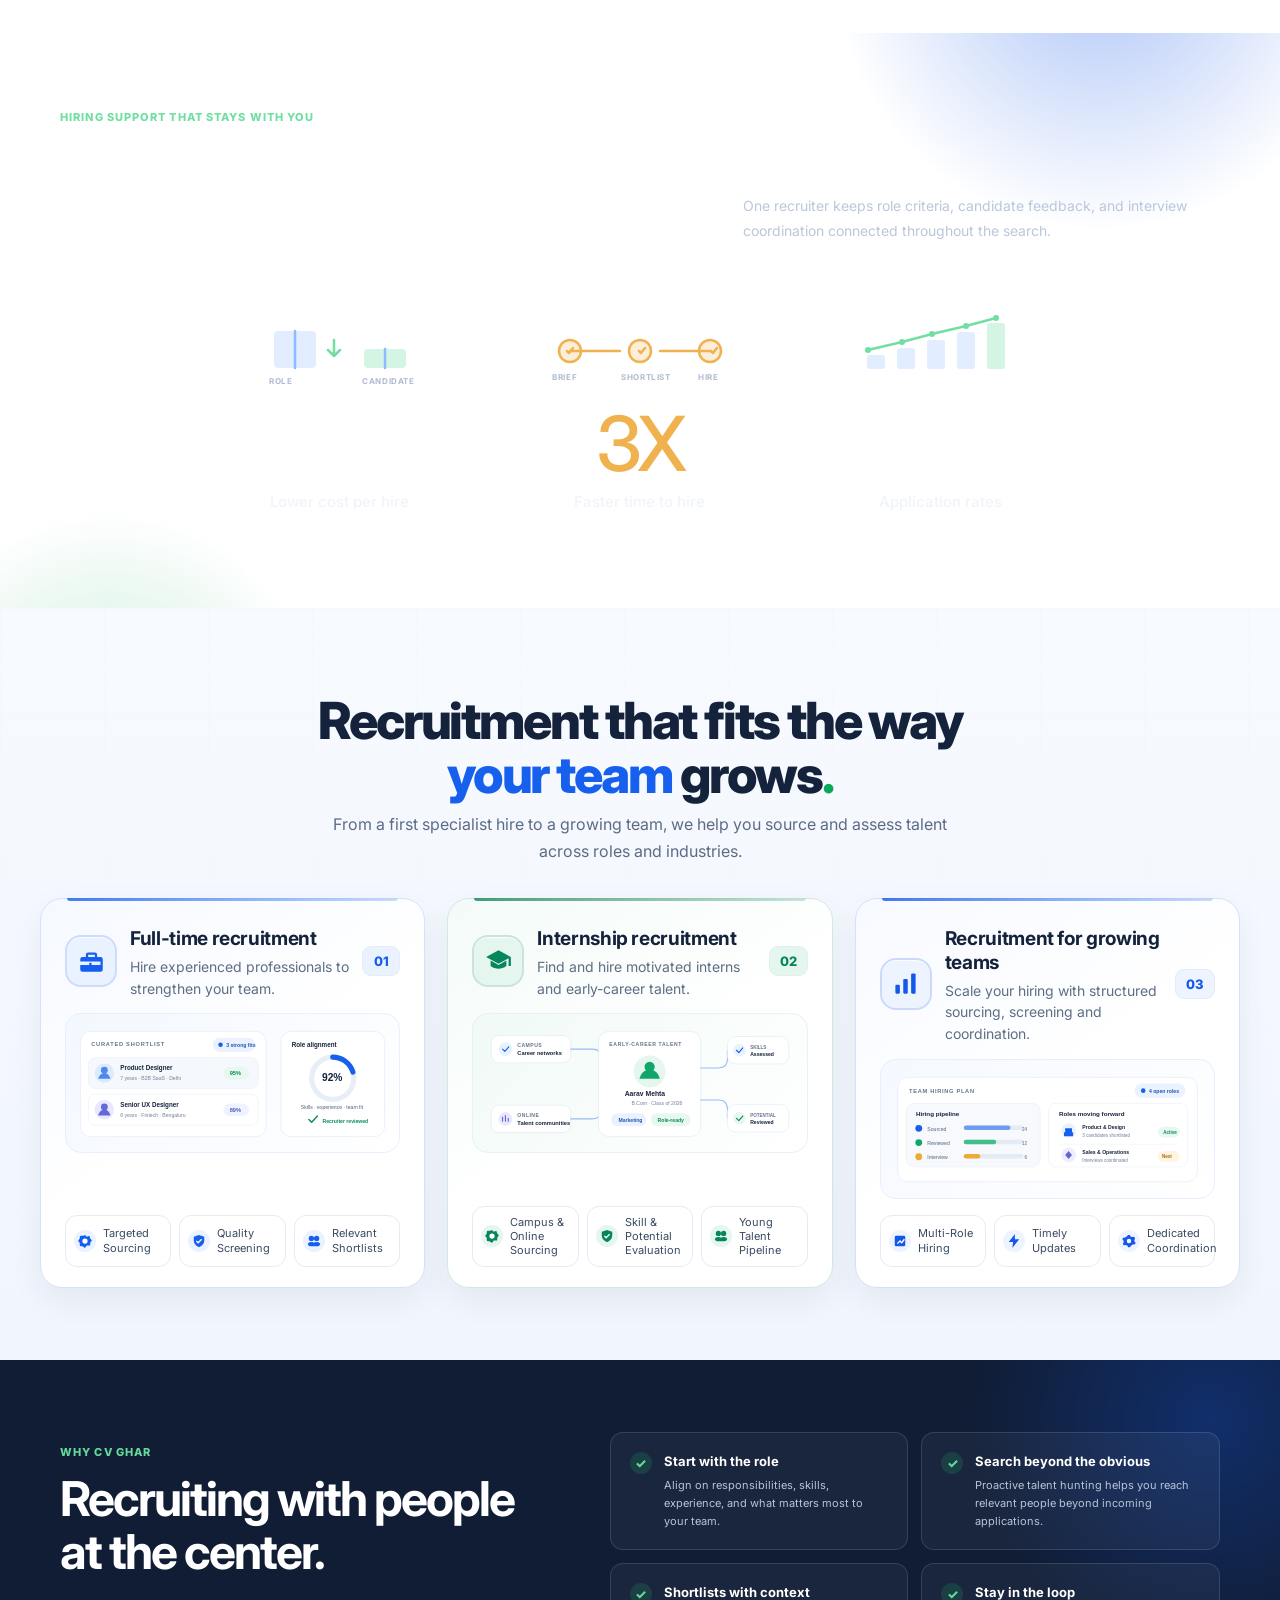
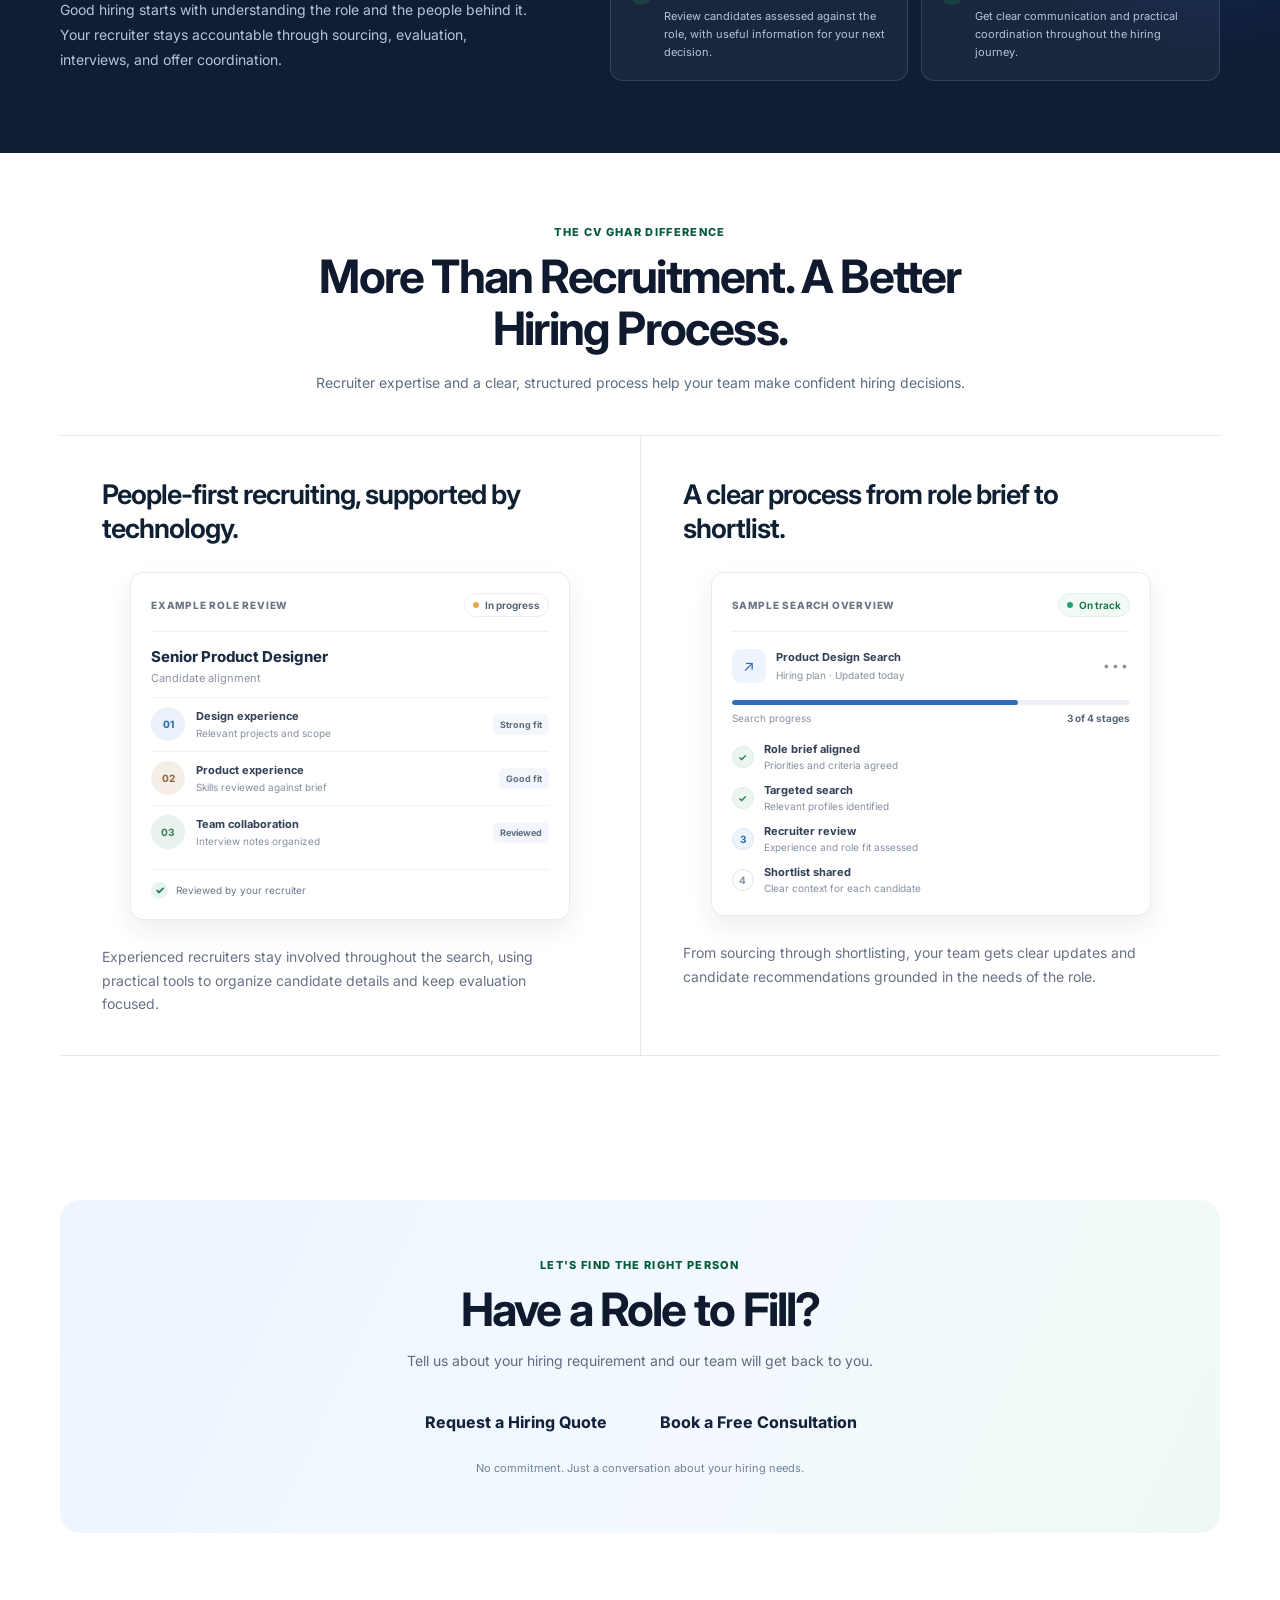
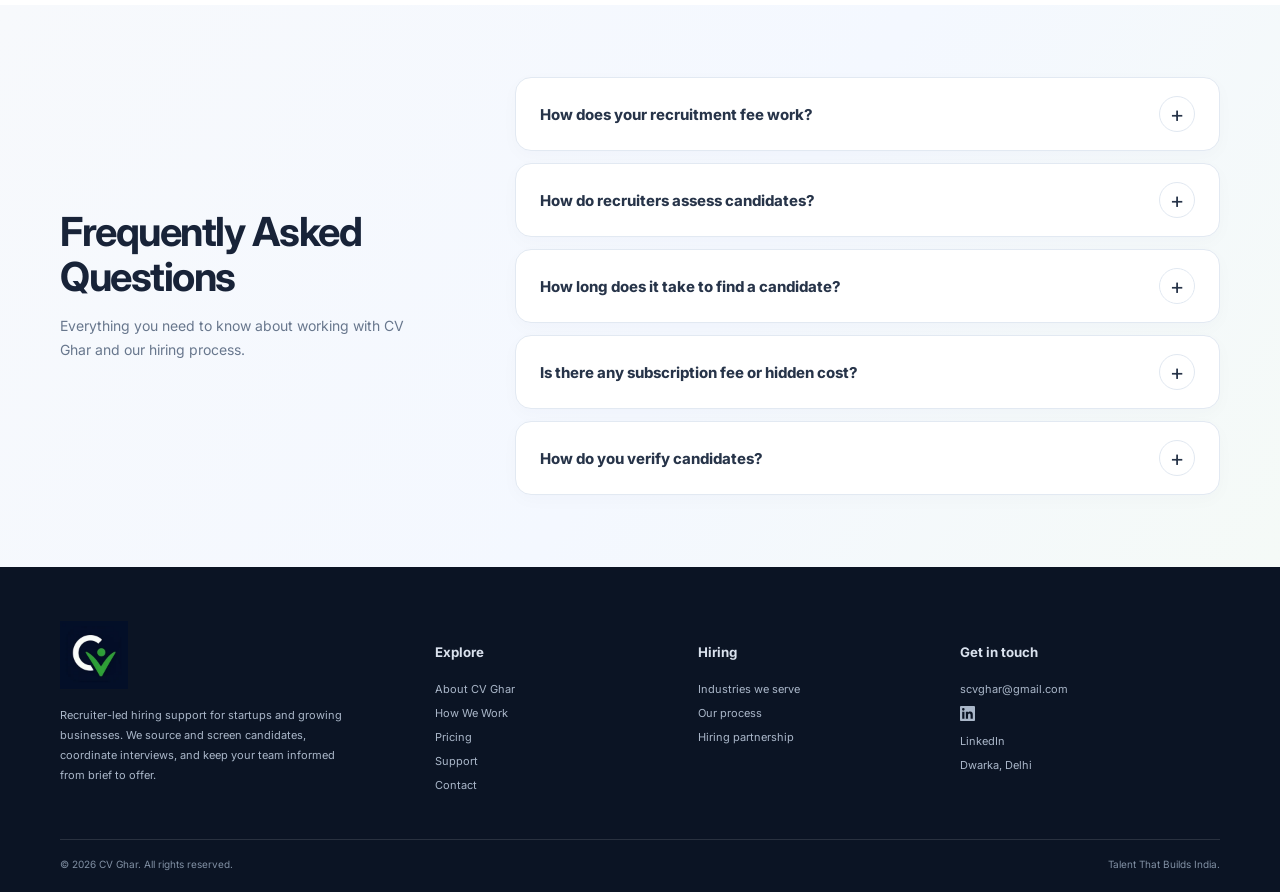
==== commit e7035938: "Update index.html" ====
--- a/index.html
+++ b/index.html
@@ -4,7 +4,7 @@
   <meta charset="utf-8">
   <meta name="viewport" content="width=device-width, initial-scale=1">
   <meta name="theme-color" content="#ffffff">
-  <title>Recruitment Agency in India | CV Ghar</title>
+  <title>Recruitment Company in India | CV Ghar</title>
   <meta name="description" content="CV Ghar is a recruiter-led recruitment agency helping startups and growing businesses in India source, screen, and hire the right talent.">
   <link rel="canonical" href="https://cvghar.in/">
   <meta property="og:type" content="website">
--- a/assets/homepage.css
+++ b/assets/homepage.css
@@ -0,0 +1,367 @@
+:root{--blue:#1557e8;--blue-dark:#1046bf;--ink:#14233b;--muted:#5e6c82;--green:#067647;--green-bright:#0e9f6e;--green-dark:#045a39;--line:#dfe7f2;--pale:#f6f9fd;--navy:#101d35;--shadow:0 20px 55px rgba(28,55,94,.10)}
+    *{box-sizing:border-box}
+    html{scroll-behavior:auto;scroll-padding-top:80px}
+    body{margin:0;color:var(--ink);font-family:Inter,ui-sans-serif,system-ui,-apple-system,"Segoe UI",sans-serif;background:#fff;-webkit-font-smoothing:antialiased}
+    main>section+section{margin-top:30px}
+    a{color:inherit;text-decoration:none}
+    img{display:block;max-width:100%}
+    .wrap{width:min(1160px,calc(100% - 48px));margin:0 auto}
+    .site-header{height:72px;background:#fff;border-bottom:1px solid #edf1f7;display:flex;align-items:center;position:sticky;top:0;z-index:50}
+    .nav{width:100%;height:72px;padding:0 32px;display:grid;grid-template-columns:1fr auto 1fr;align-items:center}
+    .brand{width:150px;height:64px;padding-right:24px;display:flex;align-items:center;justify-content:flex-end;transform:translateX(34px)}
+    .brand img{width:128px;max-height:60px;object-fit:contain}
+    .nav-links{display:flex;align-items:center;justify-content:center;gap:38px;white-space:nowrap}
+    .nav-links a{font-size:13px;line-height:1;font-weight:700;color:#26334a;transition:color .2s ease}
+    .nav-links a:hover{color:var(--blue)}
+    .nav-actions{display:flex;justify-content:flex-end;margin-right:34px}
+    .header-cta,.button{display:inline-flex;align-items:center;justify-content:center;border-radius:8px;font-weight:750;transition:background .2s ease,transform .2s ease,box-shadow .2s ease}
+    .header-cta{padding:11px 17px;background:var(--green);color:#fff;font-size:12px;box-shadow:0 5px 14px rgba(6,118,71,.16);white-space:nowrap}
+    .header-cta:hover,.button-primary:hover{background:var(--green-dark);transform:translateY(-1px);box-shadow:0 9px 20px rgba(6,118,71,.2)}
+    .hero{min-height:calc(100vh - 72px);position:relative;isolation:isolate;overflow:hidden;background:radial-gradient(circle at 50% 35%,rgba(232,242,255,.7),transparent 44%),#fbfdff}
+    .hero:before{content:"";position:absolute;inset:0;z-index:-2;opacity:.72;background-image:radial-gradient(#c8daf4 1px,transparent 1px);background-size:18px 18px;mask-image:linear-gradient(to bottom,#000 0%,rgba(0,0,0,.88) 65%,transparent 100%);pointer-events:none}
+    .hero:after{content:"";position:absolute;z-index:-1;width:760px;height:520px;right:-190px;top:90px;background:radial-gradient(circle,rgba(213,229,252,.54),transparent 68%);filter:blur(12px);pointer-events:none}
+    .hero-inner{position:relative;z-index:1;width:min(1180px,calc(100% - 48px));min-height:calc(100vh - 72px);margin:0 auto;padding:64px 0 82px;display:grid;grid-template-columns:47% 53%;gap:10px;align-items:center}
+    .hero-copy{max-width:580px;padding-top:6px;position:relative;z-index:3}
+    .eyebrow{display:inline-flex;align-items:center;gap:9px;margin-bottom:28px;padding:7px 14px;border:1px solid #dfe6ee;border-radius:999px;background:#fff;box-shadow:0 4px 14px rgba(20,40,70,.06);color:#29374d;font-size:13px;line-height:1;font-weight:700}
+    .eyebrow:before{content:"";width:9px;height:9px;border-radius:50%;background:var(--green);box-shadow:0 0 0 3px rgba(8,169,87,.08)}
+    .hero h1{max-width:560px;margin:0;font-size:clamp(58px,5.1vw,84px);line-height:.985;letter-spacing:-4.2px;font-weight:900}
+    .hero h1 .blue-line{display:block;color:var(--blue)}
+    .hero h1 .black-line{display:block;color:#101a2f}
+    .hero-description{max-width:535px;margin:29px 0 25px;color:#4c5d76;font-size:16px;line-height:1.52;font-weight:600}
+    .hero-actions{display:flex;align-items:center;gap:16px;position:relative;z-index:5}
+    .hero-actions .button{min-height:0;padding:15px 24px;font-size:14px}
+    .hero-actions .button-primary{min-width:179px;background:var(--green);color:#fff;box-shadow:0 8px 19px rgba(6,118,71,.15)}
+    .hero-actions .button-secondary{min-width:126px;padding:14px 23px;border:1px solid #d3dce9;background:rgba(255,255,255,.85);color:#172033}
+    .hero-actions .button-primary:hover{background:var(--green-dark);transform:translateY(-1px);box-shadow:0 8px 18px rgba(6,118,71,.22)}
+    .hero-actions .button-secondary:hover{border-color:#aebbd0;transform:translateY(-1px)}
+    .hero-note{display:flex;align-items:center;gap:9px;margin-top:17px;color:#71819a;font-size:11px;font-weight:600}
+    .hero-note svg{width:15px;height:15px;color:var(--green);flex:none}
+    .hero-visual{position:relative;align-self:center;justify-self:end;width:min(678px,90%);transform:translate(30px,0);z-index:1;isolation:isolate}
+    .hero-visual:before{content:"";position:absolute;z-index:-1;inset:12% -5% 8%;border-radius:50%;background:radial-gradient(ellipse,rgba(220,234,255,.72),rgba(241,247,255,.3) 58%,transparent 74%);filter:blur(12px)}
+    .hero-visual .hero-scene{width:100%;height:auto;object-fit:contain;user-select:none;filter:saturate(1.04)}
+    .trusted-strip{position:relative;z-index:2;padding:20px 0 32px;background:transparent}
+    .trusted-strip:after{content:"";position:absolute;left:50%;bottom:0;width:min(50vw,680px);height:1px;background:#dfe6ef;transform:translateX(-50%)}
+    .trusted-inner{display:grid;grid-template-columns:minmax(220px,1.05fr) 1.6fr;align-items:center;gap:34px;width:min(1160px,calc(100% - 48px));margin:0 auto}
+    .trusted-copy{max-width:285px;color:#111;font-size:12px;line-height:1.45;font-weight:600}
+    .trusted-copy span{display:block;color:#111;font-family:Inter,Arial,sans-serif;font-size:12px;line-height:1.45;font-weight:600;letter-spacing:0}
+    .trusted-logos{display:flex;align-items:center;justify-content:space-around;gap:24px;padding-left:32px;border-left:1px solid rgba(215,225,239,.75)}
+    .trusted-logo{display:flex;align-items:center;justify-content:center;min-width:150px;min-height:50px;color:#536278}
+    .trusted-logo img{display:block;width:auto;height:46px;max-width:190px;object-fit:contain}
+    .trusted-logo.bmb img{height:54px;max-width:120px}
+    .proof-band{position:relative;border-top:1px solid #e9eef5;border-bottom:1px solid #e9eef5;background:#fff}
+    .proof-inner{min-height:104px;display:grid;grid-template-columns:1.2fr repeat(3,1fr);align-items:center;gap:18px}
+    .proof-intro{color:#58677e;font-size:12px;line-height:1.6;font-weight:650}
+    .proof-point{display:flex;align-items:center;gap:11px;padding-left:20px;border-left:1px solid var(--line);color:#27364d;font-size:12px;font-weight:700}
+    .proof-point span{display:grid;place-items:center;width:32px;height:32px;border-radius:10px;background:#eef5ff;color:var(--blue);font-size:13px}
+    section.content-section{padding:96px 0}
+    .section-heading{max-width:680px;margin:0 auto 46px;text-align:center}
+    .section-tag{color:var(--green-dark);font-size:11px;font-weight:800;letter-spacing:.1em;text-transform:uppercase}
+    .section-heading h2{margin:12px 0 13px;font-size:clamp(32px,4vw,46px);line-height:1.12;letter-spacing:-2px;font-weight:820}
+    .section-heading p{max-width:590px;margin:0 auto;color:var(--muted);font-size:15px;line-height:1.75}
+    .service-grid{display:grid;grid-template-columns:repeat(3,1fr);gap:18px}
+    .service-card{display:flex;flex-direction:column;min-height:330px;padding:22px 26px 25px;border:1px solid var(--line);border-radius:16px;background:#fff;box-shadow:0 8px 28px rgba(25,49,82,.035);transition:transform .2s ease,box-shadow .2s ease,border-color .2s ease}
+    .service-card:hover{transform:translateY(-4px);border-color:#cfdcf0;box-shadow:var(--shadow)}
+    .service-visual{display:grid;place-items:center;height:112px;margin:0 -7px 15px;overflow:hidden;border:1px solid #edf2fa;border-radius:12px;background:linear-gradient(135deg,#f3f7ff,#f7fbf9)}
+    .service-visual svg{width:min(100%,270px);height:108px}
+    .service-visual .panel{fill:#fff;stroke:#dce6f3;stroke-width:1.3}
+    .service-visual .soft-blue{fill:#eaf2ff}
+    .service-visual .soft-green{fill:#e7f7ef}
+    .service-visual .blue-line{fill:none;stroke:#1557e8;stroke-width:2;stroke-linecap:round;stroke-linejoin:round}
+    .service-visual .green-line{fill:none;stroke:#08a957;stroke-width:2;stroke-linecap:round;stroke-linejoin:round}
+    .service-visual .muted-line{fill:none;stroke:#c6d3e5;stroke-width:2.5;stroke-linecap:round}
+    .service-card .service-link{margin-top:auto;padding-top:19px}
+    .service-icon{display:grid;place-items:center;width:46px;height:46px;margin-bottom:23px;border-radius:13px;background:#eff5ff;color:var(--blue)}
+    .service-icon svg{width:22px;height:22px}
+    .service-card h3{margin:0 0 10px;font-size:18px;letter-spacing:-.35px}
+    .service-card p{margin:0;color:var(--muted);font-size:13px;line-height:1.75}
+    .service-link{display:inline-flex;align-items:center;gap:7px;margin-top:19px;color:var(--blue);font-size:12px;font-weight:750}
+    .service-link span{font-size:16px;transition:transform .2s ease}
+    .service-link:hover span{transform:translateX(3px)}
+    .solutions-section{position:relative;isolation:isolate;overflow:hidden;margin-top:0!important;padding:70px 0!important;background:radial-gradient(ellipse at 50% 15%,#fff 0%,#f5f9ff 65%,#edf3fc 100%)}
+    .solutions-section+section{margin-top:0!important}
+    .solutions-section:before{content:"";position:absolute;inset:0;z-index:-1;opacity:.34;background-image:linear-gradient(rgba(80,121,180,.13) 1px,transparent 1px),linear-gradient(90deg,rgba(80,121,180,.13) 1px,transparent 1px);background-size:88px 88px;mask-image:linear-gradient(to bottom,black,transparent 78%)}
+    .solutions-section .wrap{width:min(1680px,calc(100% - 80px))}
+    .solutions-section .section-heading{max-width:790px;margin-bottom:26px}
+    .solutions-section .section-tag{display:inline-flex;align-items:center;gap:10px;padding:10px 17px;border-radius:30px;background:#f1f5fb;color:#335783;font-size:12px;letter-spacing:.08em}
+    .solutions-section .section-tag:before{content:"";width:8px;height:8px;border-radius:50%;background:#74a7ff;box-shadow:0 0 0 4px #e3edff}
+    .solutions-section .section-heading h2{margin:13px 0 10px;font-size:clamp(32px,4vw,52px);line-height:1.02;letter-spacing:-2.5px}
+    .solutions-section .section-heading h2 .heading-blue{color:#1760ed}
+    .solutions-section .section-heading h2 .heading-dot{color:#08a957}
+    .solutions-section .section-heading p{max-width:700px;font-size:15px;line-height:1.5}
+    .solutions-grid{display:grid;grid-template-columns:repeat(3,minmax(0,1fr));gap:20px}
+    .solution-card{--solution:#155eef;--solution-soft:#eaf1ff;--solution-border:#ccdcfa;--solution-glow:rgba(76,130,238,.12);min-width:0;position:relative;display:flex;flex-direction:column;padding:22px 24px 19px;border:1px solid var(--solution-border);border-radius:20px;background:radial-gradient(ellipse at 85% 4%,var(--solution-glow),transparent 42%),#fff;box-shadow:0 16px 38px rgba(22,47,83,.08);transition:transform .2s ease,box-shadow .2s ease}
+    .solution-card:before{content:"";position:absolute;top:-1px;left:24px;right:24px;height:3px;border-radius:0 0 4px 4px;background:linear-gradient(90deg,var(--solution),color-mix(in srgb,var(--solution) 28%,white))}
+    .solution-card:hover{transform:translateY(-3px);box-shadow:0 20px 42px rgba(22,47,83,.13)}
+    .solution-card.internship{--solution:#07865e;--solution-soft:#e5f6ef;--solution-border:#c8eadc;--solution-glow:rgba(30,166,116,.11)}
+    .solution-card.growing{--solution:#1557e8;--solution-soft:#edf3ff;--solution-border:#d7e2f5;--solution-glow:rgba(21,87,232,.09)}
+    .solution-card-top{display:grid;grid-template-columns:52px 1fr auto;gap:13px;align-items:start;min-height:78px}
+    .solution-icon{display:grid;place-items:center;width:52px;height:52px;border:2px solid color-mix(in srgb,var(--solution) 22%,white);border-radius:15px;background:var(--solution-soft);color:var(--solution)}
+    .solution-icon svg{width:27px;height:27px;fill:currentColor}
+    .solution-card h3{margin:4px 0 5px;font-size:18px;line-height:1.2;letter-spacing:-.5px;color:#14233b}
+    .solution-card p{margin:0;color:#68778d;font-size:13px;line-height:1.5}
+    .solution-index{padding:6px 10px;border-radius:9px;background:var(--solution-soft);color:var(--solution);font-weight:800;font-size:14px}
+    .solution-art{height:148px;margin:10px 0 12px;display:grid;place-items:center;overflow:hidden}
+    .solution-art svg{width:100%;height:100%}
+    .solution-art .art-card{fill:#fff;stroke:#e1eaf6;stroke-width:1.4}
+    .solution-art .art-soft{fill:var(--solution-soft)}.solution-art .art-blue{fill:var(--solution)}.solution-art .art-green{fill:#08a957}
+    .solution-art .art-line{fill:none;stroke:#a9c6fb;stroke-width:2;stroke-linecap:round;stroke-linejoin:round}
+    .solution-art .art-muted{fill:#dce4ef}.solution-art .art-copy{fill:#72839b;font:10px Arial,sans-serif}
+    .solution-features{display:grid;grid-template-columns:repeat(3,minmax(0,1fr));gap:8px;margin-top:auto}
+    .solution-feature{display:flex;align-items:center;gap:7px;min-height:49px;padding:7px;border:1px solid rgba(219,228,240,.8);border-radius:11px;background:#fff;color:#394a63;font-size:11px;line-height:1.25}
+    .solution-feature svg{flex:none;width:21px;height:21px;padding:4px;border-radius:50%;background:var(--solution-soft);fill:var(--solution)}
+    @media(max-width:1050px){.solutions-section .wrap{width:calc(100% - 48px)}.solutions-grid{gap:12px}.solution-card{padding:17px 15px 14px}.solution-card-top{grid-template-columns:46px 1fr auto;gap:10px}.solution-icon{width:46px;height:46px}.solution-card h3{font-size:16px}.solution-card p{font-size:14px}.solution-art{height:132px}.solution-feature{font-size:10px;gap:5px;padding:6px}.solution-feature svg{width:18px;height:18px}}
+    @media(max-width:760px){.solutions-grid{grid-template-columns:1fr;max-width:620px;margin:auto;gap:13px}.solution-card{padding:18px}.solution-card-top{grid-template-columns:52px 1fr auto;min-height:auto}.solution-icon{width:52px;height:52px}.solution-card h3{font-size:19px}.solution-card p{font-size:13px}.solution-art{height:165px;margin:12px 0}.solution-feature{font-size:11px;padding:7px}}
+    @media(max-width:480px){.solutions-section{padding:55px 0!important}.solutions-section .section-heading h2{font-size:34px;letter-spacing:-1.7px}.solutions-section .section-heading p{font-size:13px}.solution-card{padding:16px 13px}.solution-card-top{grid-template-columns:44px 1fr auto;gap:9px}.solution-icon{width:44px;height:44px}.solution-card h3{font-size:16px}.solution-card p{font-size:13px}.solution-index{font-size:11px;padding:5px 7px}.solution-art{height:145px}.solution-feature{font-size:9px}}
+    .why-section{padding:88px 0;background:var(--navy);color:#fff;overflow:hidden;position:relative}
+    .why-section+.process-section{margin-top:0}
+    .why-section:after{content:"";position:absolute;width:480px;height:480px;right:-170px;top:-180px;border-radius:50%;background:radial-gradient(circle,rgba(21,87,232,.3),transparent 70%);pointer-events:none}
+    .why-grid{position:relative;z-index:1;display:grid;grid-template-columns:.88fr 1.12fr;gap:70px;align-items:center}
+    .why-copy .section-tag{color:#64d99a}
+    .why-copy h2{margin:13px 0 18px;max-width:460px;font-size:clamp(34px,4vw,48px);line-height:1.1;letter-spacing:-2px}
+    .why-copy p{max-width:470px;margin:0;color:#b7c4d8;font-size:14px;line-height:1.8}
+    .why-list{display:grid;grid-template-columns:1fr 1fr;gap:13px}
+    .why-item{display:flex;gap:12px;min-height:116px;padding:19px;border:1px solid rgba(255,255,255,.12);border-radius:13px;background:rgba(255,255,255,.045)}
+    .check{display:grid;place-items:center;flex:none;width:22px;height:22px;border-radius:50%;background:rgba(30,196,112,.17);color:#64d99a;font-size:13px;font-weight:800}
+    .why-item h3{margin:1px 0 7px;font-size:13px}
+    .why-item p{margin:0;color:#b7c4d8;font-size:11px;line-height:1.65}
+    .process-section{background:var(--pale)}
+    .process-grid{display:grid;grid-template-columns:repeat(4,1fr);gap:14px;counter-reset:process}
+    .process-card{position:relative;padding:25px 21px 23px;border:1px solid #e3eaf3;border-radius:14px;background:#fff;counter-increment:process}
+    .process-number{display:flex;align-items:center;justify-content:space-between;margin-bottom:31px;color:#9aa8bb;font-size:11px;font-weight:800;letter-spacing:.07em}
+    .process-number:after{content:"0" counter(process);color:var(--blue);font-size:23px;letter-spacing:-1px}
+    .process-card h3{margin:0 0 9px;font-size:15px}
+    .process-card p{margin:0;color:var(--muted);font-size:12px;line-height:1.7}
+    .industry-row{display:flex;justify-content:center;flex-wrap:wrap;gap:10px;margin-top:32px}
+    .industry-chip{padding:10px 14px;border:1px solid #e2eaf4;border-radius:999px;background:#fff;color:#43536b;font-size:11px;font-weight:650}
+    .resources{background:#fff}
+    .resource-grid{display:grid;grid-template-columns:repeat(3,1fr);gap:18px}
+    .resource-card{display:flex;flex-direction:column;min-height:210px;padding:25px;border:1px solid var(--line);border-radius:15px;background:linear-gradient(145deg,#fff,#f9fbff)}
+    .resource-card .section-tag{font-size:10px}
+    .resource-card h3{margin:13px 0 8px;font-size:17px;letter-spacing:-.3px}
+    .resource-card p{margin:0;color:#52627a;font-size:14px;line-height:1.65}
+    .resource-card .service-link{margin-top:auto;padding-top:18px}
+    .cta-section{padding:12px 0 96px}
+    .cta-panel{position:relative;overflow:hidden;display:flex;align-items:center;justify-content:space-between;gap:28px;padding:44px 50px;border-radius:20px;background:linear-gradient(110deg,#eef5ff,#f4f9ff 58%,#edf8f2)}
+    .cta-panel:after{content:"";position:absolute;width:260px;height:260px;right:18%;top:-180px;border-radius:50%;background:rgba(21,87,232,.09);filter:blur(4px)}
+    .cta-copy{position:relative;z-index:1}
+    .cta-copy .section-tag{font-size:10px}
+    .cta-copy h2{max-width:620px;margin:11px 0 8px;font-size:clamp(27px,3.7vw,39px);line-height:1.15;letter-spacing:-1.5px}
+    .cta-copy p{margin:0;color:var(--muted);font-size:13px;line-height:1.65}
+    .cta-panel .button{position:relative;z-index:1;flex:none}
+    footer{padding:54px 0 22px;background:#0b1424;color:#d9e1ed}
+    .footer-grid{display:grid;grid-template-columns:1.5fr 1fr 1fr 1.15fr;gap:36px;padding-bottom:37px}
+    .footer-brand img{width:68px;height:68px;max-height:none;object-fit:contain;object-position:left center}
+    .footer-brand p{max-width:290px;margin:17px 0 0;color:#aab7c9;font-size:11px;line-height:1.8}
+    .footer-col h3{margin:2px 0 16px;color:#fff;font-size:11px;letter-spacing:.08em;text-transform:uppercase}
+    .footer-col a,.footer-col span{display:block;width:fit-content;margin:10px 0;color:#aab7c9;font-size:11px;transition:color .2s ease}
+    .footer-col a:hover{color:#fff}
+    .footer-bottom{display:flex;justify-content:space-between;gap:20px;padding-top:18px;border-top:1px solid rgba(255,255,255,.12);color:#8190a4;font-size:10px}
+    .hiring-preview{position:relative;overflow:hidden;padding:42px 0 76px;background:transparent}
+    .hiring-preview:before{content:"";position:absolute;inset:0;background-image:radial-gradient(#dbe6f5 .8px,transparent .8px);background-size:20px 20px;opacity:.38;mask-image:linear-gradient(to bottom,#000,transparent 85%);pointer-events:none}
+    .workflow-wrap{position:relative;z-index:1;width:min(1320px,calc(100% - 56px));margin:0 auto}
+    .workflow-heading{max-width:700px;margin:0 auto 34px;text-align:center}
+    .workflow-heading .section-tag{font-size:12px}
+    .workflow-heading h2{margin:9px 0 9px;color:#14233b;font-size:clamp(30px,3.3vw,40px);letter-spacing:-1.3px}
+    .workflow-heading p{max-width:570px;margin:0 auto;color:#68778d;font-size:14px;line-height:1.7}
+    .workflow-steps{position:relative;display:grid;grid-template-columns:repeat(5,minmax(0,1fr));gap:15px}
+    .workflow-steps:before{content:"";position:absolute;top:115px;left:9%;right:9%;height:2px;background:linear-gradient(90deg,#dce8fa,#9fc2ff 50%,#c9e8d5);z-index:-1}
+    .workflow-step-card{min-width:0;text-align:center}
+    .workflow-art{position:relative;display:grid;place-items:center;height:220px;margin:0 auto 8px}
+    .workflow-art:before{content:"";position:absolute;width:138px;height:138px;border-radius:50%;background:radial-gradient(circle,rgba(226,238,255,.8),rgba(243,248,255,.3) 68%,transparent 72%)}
+    .workflow-art img{position:relative;width:min(210px,100%);height:200px;object-fit:contain;animation:workflow-float 5s ease-in-out infinite}
+    .workflow-step-card:nth-child(2) .workflow-art img{animation-delay:-.8s}.workflow-step-card:nth-child(3) .workflow-art img{animation-delay:-1.6s}.workflow-step-card:nth-child(4) .workflow-art img{animation-delay:-2.4s}.workflow-step-card:nth-child(5) .workflow-art img{animation-delay:-3.2s}
+    @keyframes workflow-float{0%,100%{transform:translateY(0)}50%{transform:translateY(-7px)}}
+    .workflow-step-card h3{margin:0 0 7px;color:#14233b;font-size:16px;letter-spacing:-.2px}
+    .workflow-step-card p{max-width:210px;margin:0 auto;color:#64748b;font-size:12px;line-height:1.65}
+    @media(prefers-reduced-motion:reduce){.workflow-art img{animation:none}}
+    .journey-section{--journey-fill:100%;position:relative;isolation:isolate;overflow:hidden;padding:82px 0;background:linear-gradient(90deg,#101d35 0 var(--journey-fill),#fff var(--journey-fill) 100%);color:#fff}
+    .journey-section:before,.journey-section:after{content:"";position:absolute;z-index:-1;border-radius:50%;pointer-events:none}
+    .journey-section:before{width:540px;height:540px;top:-340px;right:-90px;background:radial-gradient(circle,rgba(21,87,232,.34),transparent 70%)}
+    .journey-section:after{width:420px;height:420px;bottom:-320px;left:-100px;background:radial-gradient(circle,rgba(8,169,87,.2),transparent 70%)}
+    .journey-wrap{position:relative;z-index:1;width:min(1160px,calc(100% - 48px));margin:0 auto}
+    .journey-heading{display:grid;grid-template-columns:1fr .75fr;align-items:end;gap:48px;margin-bottom:32px}
+    .journey-heading .section-tag{color:#72dfa2}
+    .journey-heading h2{max-width:650px;margin:12px 0 0;font-size:clamp(34px,4vw,52px);line-height:1.08;letter-spacing:-2px}
+    .journey-heading p{margin:0 0 4px;color:#bac7da;font-size:14px;line-height:1.8}
+    .journey-grid{display:grid;grid-template-columns:repeat(3,1fr);max-width:900px;margin:40px auto 0}
+    .journey-stat{display:flex;flex-direction:column;align-items:center;justify-content:center;min-height:230px;padding:24px 30px;text-align:center;border-right:1px solid rgba(255,255,255,.16)}
+    .journey-stat:last-child{border-right:0}
+    .journey-stat-visual{display:block;width:min(230px,100%);height:78px;margin:0 auto 17px;overflow:visible}
+    .journey-stat-visual text{font-family:Inter,ui-sans-serif,system-ui,sans-serif;font-size:8px;font-weight:700;letter-spacing:.08em;fill:#aebbd0}
+    .journey-stat-visual .guide{fill:none;stroke:rgba(255,255,255,.19);stroke-width:1}
+    .journey-stat-visual .primary{fill:none;stroke:#8ebaff;stroke-width:2.5;stroke-linecap:round;stroke-linejoin:round}
+    .journey-stat-visual .accent{fill:none;stroke:#72dfa2;stroke-width:2.5;stroke-linecap:round;stroke-linejoin:round}
+    .journey-stat-visual .blue-fill{fill:rgba(142,186,255,.26)}
+    .journey-stat-visual .green-fill{fill:rgba(114,223,162,.3)}
+    .journey-stat:nth-child(2) .journey-stat-visual .primary{stroke:#f0b24f}
+    .journey-stat:nth-child(2) .journey-stat-visual .blue-fill{fill:rgba(240,178,79,.22)}
+    .journey-stat:nth-child(2) .journey-stat-value{color:#f0b24f}
+    .journey-stat-value{color:#fff;font-size:clamp(54px,6vw,76px);font-weight:500;line-height:.95;letter-spacing:-3px}
+    .journey-stat-label{margin-top:12px;color:#f1f4f9;font-size:15px;font-weight:550;line-height:1.4}
+    /* Additional homepage sections */
+    .added-section{padding:88px 0;position:relative}
+    .added-section.soft{background:#f6f9fd}
+    .added-kicker{display:block;margin-bottom:12px;color:var(--green-dark);font-size:11px;font-weight:800;letter-spacing:.12em;text-transform:uppercase}
+    .added-title{margin:0;color:#101a2f;font-size:clamp(32px,4vw,46px);line-height:1.12;letter-spacing:-1.8px}
+    .added-intro{max-width:670px;margin:15px 0 0;color:#5e6c82;font-size:14px;line-height:1.8}
+    .added-heading{max-width:720px;margin:0 auto 38px;text-align:center}
+    .pain-grid,.pillar-grid,.benefit-grid,.service-extra-grid{display:grid;grid-template-columns:repeat(4,1fr);gap:14px;margin-top:34px}
+    .added-card{padding:23px;border:1px solid #e3eaf3;border-radius:14px;background:#fff;box-shadow:0 8px 24px rgba(25,49,82,.035)}
+    .added-card .num{display:block;margin-bottom:23px;color:#1557e8;font-size:12px;font-weight:850;letter-spacing:.09em}
+    .added-card h3{margin:0 0 9px;font-size:16px;letter-spacing:-.25px}
+    .added-card p{margin:0;color:#52627a;font-size:14px;line-height:1.65}
+    .difference-section{overflow:hidden;background:#fff}
+    .difference-heading{max-width:760px;margin:0 auto 40px;text-align:center}
+    .difference-heading .added-title{max-width:740px;margin:0 auto}
+    .difference-heading .added-intro{max-width:650px;margin:15px auto 0}
+    .difference-feature-grid{display:grid;grid-template-columns:repeat(2,minmax(0,1fr));border-top:1px solid #e5e9ef;border-bottom:1px solid #e5e9ef}
+    .difference-feature{min-width:0;padding:42px 42px 38px}
+    .difference-feature+ .difference-feature{border-left:1px solid #e5e9ef}
+    .difference-feature h3{max-width:440px;min-height:70px;margin:0 0 24px;color:#102033;font-size:27px;line-height:1.28;font-weight:650;letter-spacing:-1px}
+    .difference-feature>p{max-width:470px;min-height:72px;margin:25px 0 0;color:#667385;font-size:14px;line-height:1.7}
+    .difference-ui{width:min(100%,440px);min-height:320px;margin:0 auto;padding:20px;border:1px solid #e8ebef;border-radius:13px;background:#fff;box-shadow:0 10px 24px rgba(16,33,54,.08);color:#243247}
+    .difference-ui-head{display:flex;align-items:center;justify-content:space-between;gap:12px;padding-bottom:14px;border-bottom:1px solid #eef0f3;color:#6a7685;font-size:10px;font-weight:800;letter-spacing:.08em}
+    .ui-status{display:inline-flex;align-items:center;gap:6px;padding:5px 8px;border:1px solid #e8edf3;border-radius:20px;color:#536174;font-size:10px;font-weight:650;letter-spacing:0}
+    .ui-status i{width:6px;height:6px;border-radius:50%;background:#e7a94c}
+    .ui-status-green{color:#18734c;background:#f2faf6;border-color:#e1f1e8}
+    .ui-status-green i{background:#25a36f}
+    .ui-role{margin-top:15px;color:#1b2c42;font-size:15px;font-weight:750}
+    .ui-caption{margin:5px 0 12px;color:#8993a1;font-size:11px}
+    .ui-candidate{display:flex;align-items:center;gap:11px;min-height:54px;padding:9px 0;border-top:1px solid #f0f2f5}
+    .ui-avatar{display:grid;place-items:center;flex:0 0 34px;width:34px;height:34px;border-radius:50%;background:#eaf1fb;color:#3268a8;font-size:10px;font-weight:750}
+    .avatar-alt{background:#f4eee7;color:#936845}.avatar-soft{background:#e9f3ee;color:#438065}
+    .ui-candidate-copy{display:grid;min-width:0;gap:3px}
+    .ui-candidate-copy b,.ui-search-role b,.ui-timeline-step b{overflow:hidden;color:#344258;font-size:11px;font-weight:720;text-overflow:ellipsis;white-space:nowrap}
+    .ui-candidate-copy small,.ui-search-role small,.ui-timeline-step small{overflow:hidden;color:#8590a0;font-size:10px;line-height:1.4;text-overflow:ellipsis;white-space:nowrap}
+    .ui-fit{margin-left:auto;padding:5px 7px;border-radius:5px;background:#f3f6fa;color:#5d6d80;font-size:9px;font-weight:700;white-space:nowrap}
+    .ui-panel-foot{display:flex;align-items:center;gap:8px;margin-top:10px;padding-top:12px;border-top:1px solid #eef0f3;color:#68778a;font-size:10px}
+    .ui-check{display:grid;place-items:center;width:17px;height:17px;border-radius:50%;background:#e8f5ee;color:#168251;font-size:11px;font-weight:800}
+    .ui-search-role{display:flex;align-items:center;gap:10px;margin-top:17px}
+    .ui-search-icon{display:grid;place-items:center;flex:0 0 34px;width:34px;height:34px;border-radius:9px;background:#eef4fc;color:#3167ac;font-size:15px}
+    .ui-search-role>span:nth-child(2){display:grid;min-width:0;gap:4px}
+    .ui-menu-dots{margin-left:auto;color:#8792a0;font-size:12px;letter-spacing:2px}
+    .ui-progress-track{height:5px;margin-top:17px;overflow:hidden;border-radius:9px;background:#edf0f4}
+    .ui-progress-track span{display:block;width:72%;height:100%;border-radius:inherit;background:#2e6db7}
+    .ui-progress-label{display:flex;justify-content:space-between;gap:12px;margin-top:7px;color:#8792a0;font-size:10px}
+    .ui-progress-label b{color:#526176;font-weight:650}
+    .ui-timeline{display:grid;gap:11px;margin-top:18px}
+    .ui-timeline-step{display:flex;align-items:center;gap:10px;min-width:0}
+    .ui-timeline-step>span{display:grid;place-items:center;flex:0 0 22px;width:22px;height:22px;border:1px solid #dfe5ec;border-radius:50%;color:#8190a2;font-size:10px;font-weight:700}
+    .ui-timeline-step.is-done>span{border-color:#dcefe4;background:#eaf6ef;color:#188252}
+    .ui-timeline-step.is-active>span{border-color:#dce8f6;background:#edf4fc;color:#3268a8}
+    .ui-timeline-step>div{display:grid;min-width:0;gap:2px}
+    .ui-timeline-step:not(:last-child)>div{position:relative}
+    .flat-process{display:grid;grid-template-columns:repeat(6,1fr);gap:12px;margin-top:38px}
+    .flat-step{position:relative;min-height:170px;padding:20px 17px;border:1px solid #e1e9f4;border-radius:13px;background:#fff}
+    .flat-step:not(:last-child):after{content:"→";position:absolute;right:-13px;top:27px;z-index:2;display:grid;place-items:center;width:25px;height:25px;border:1px solid #dce6f3;border-radius:50%;background:#fff;color:#1557e8;font-size:13px;font-weight:800}
+    .flat-step b{display:block;margin-bottom:25px;color:#1557e8;font-size:11px;letter-spacing:.08em}
+    .flat-step h3{margin:0 0 8px;font-size:15px}.flat-step p{margin:0;color:#64748b;font-size:11px;line-height:1.65}
+    .roles-layout{display:grid;grid-template-columns:repeat(4,1fr);gap:14px;margin-top:34px}
+    .role-group{padding:23px;border:1px solid #e3eaf3;border-radius:14px;background:#fff}
+    .role-group h3{margin:0 0 16px;color:#14233b;font-size:15px}.role-group ul{margin:0;padding:0;list-style:none}
+    .role-group li{padding:8px 0;border-top:1px solid #eef2f7;color:#5e6c82;font-size:12px}
+    .text-link{display:inline-flex;align-items:center;gap:8px;margin-top:20px;color:#1557e8;font-size:13px;font-weight:750}
+    .city-line{margin-top:18px;padding:19px 22px;border:1px solid #e3eaf3;border-radius:12px;background:#fff;color:#43536b;font-size:13px;line-height:1.9}
+    .city-line strong{display:block;color:#14233b;font-size:12px;margin-bottom:4px}
+    .funnel{max-width:640px;margin:36px auto 0;display:grid;justify-items:center;gap:8px}
+    .funnel-step{width:100%;padding:13px 18px;border:1px solid #dce6f3;border-radius:10px;background:#fff;text-align:center;color:#26364d;font-size:13px;font-weight:700;box-shadow:0 5px 16px rgba(25,49,82,.035)}
+    .funnel-step:nth-child(3n+1){width:88%}.funnel-step:nth-child(3n+2){width:94%}.funnel-step.featured{background:#eff5ff;border-color:#cdddf8;color:#1557e8}.funnel-arrow{color:#08a957;font-size:17px;font-weight:800;line-height:1}
+    .about-split{display:grid;grid-template-columns:1fr .8fr;gap:50px;align-items:center}
+    .about-aside{padding:27px;border:1px solid #dfe8f4;border-radius:15px;background:linear-gradient(145deg,#f2f7ff,#f6fbf8);color:#26364d;font-size:14px;line-height:1.8;font-weight:700}
+    .consultation-panel{padding:58px 30px;border-radius:20px;background:linear-gradient(115deg,#eef5ff,#f3f9ff 58%,#eff9f3);text-align:center}
+    .consultation-panel .added-intro{margin:13px auto 0}
+    .consultation-actions{display:flex;justify-content:center;gap:12px;flex-wrap:wrap;margin-top:25px}
+    .consultation-note{margin:15px 0 0;color:#71819a;font-size:11px}
+    .faq-section{padding:76px 0;background:linear-gradient(125deg,#f7f9fc,#f4f8ff 55%,#f5faf7)}
+    .faq-layout{display:grid;grid-template-columns:.72fr 1.28fr;align-items:center;gap:58px}
+    .faq-intro h2{margin:0;color:#182338;font-size:clamp(30px,3.5vw,40px);line-height:1.12;letter-spacing:-1.5px}
+    .faq-intro p{max-width:350px;margin:14px 0 0;color:#68778d;font-size:14px;line-height:1.75}
+    .faq-list{display:grid;gap:12px}
+    .faq-item{overflow:hidden;border:1px solid #e2e9f2;border-radius:16px;background:#fff;box-shadow:0 5px 18px rgba(28,55,94,.025)}
+    .faq-item summary{position:relative;display:flex;align-items:center;justify-content:space-between;gap:18px;min-height:72px;padding:18px 24px;color:#273449;font-size:15px;font-weight:750;cursor:pointer;list-style:none}
+    .faq-item summary::-webkit-details-marker{display:none}
+    .faq-item summary:after{content:"+";display:grid;place-items:center;flex:none;width:34px;height:34px;border:1px solid #e1e8f1;border-radius:50%;color:#273449;font-size:22px;font-weight:400;line-height:1}
+    .faq-item[open] summary:after{content:"−"}
+    .faq-item p{margin:0;padding:0 24px 20px;color:#64748b;font-size:13px;line-height:1.75}
+    .faq-item.faq-reveal{opacity:0;transform:translateY(18px);transition:opacity .55s ease,transform .55s cubic-bezier(.2,.7,.2,1);transition-delay:var(--faq-delay,0ms)}
+    .faq-item.faq-reveal.is-visible{opacity:1;transform:translateY(0)}
+    @media(max-width:900px){.faq-layout{grid-template-columns:1fr;gap:28px}.faq-intro{text-align:center}.faq-intro p{margin-left:auto;margin-right:auto}}
+    @media(max-width:560px){.faq-section{padding:60px 0}.faq-item summary{min-height:64px;padding:15px 17px;font-size:13px}.faq-item p{padding:0 17px 17px;font-size:12px}}
+    @media(max-width:900px){.difference-feature{padding:34px 26px}.difference-feature h3{font-size:24px}.difference-ui{padding:17px}.pain-grid,.pillar-grid,.benefit-grid,.service-extra-grid,.roles-layout{grid-template-columns:repeat(2,1fr)}.flat-process{grid-template-columns:repeat(3,1fr)}.flat-step:nth-child(3):after{display:none}.about-split{grid-template-columns:1fr;gap:25px}}
+    @media(max-width:760px){.difference-feature-grid{grid-template-columns:1fr}.difference-feature{padding:32px 18px}.difference-feature+ .difference-feature{border-top:1px solid #e5e9ef;border-left:0}.difference-feature h3{min-height:0;margin-bottom:20px;font-size:24px}.difference-feature>p{min-height:0;margin-top:20px}.difference-ui{min-height:0}}
+    @media(max-width:560px){.added-section{padding:68px 0}.difference-heading{margin-bottom:25px}.difference-feature-grid{grid-template-columns:1fr}.difference-feature{padding:28px 8px}.difference-feature+ .difference-feature{border-top:1px solid #e5e9ef;border-left:0}.difference-feature h3{min-height:0;margin-bottom:19px;font-size:22px}.difference-feature>p{min-height:0;margin-top:18px;font-size:13px}.difference-ui{min-height:0;padding:15px}.pain-grid,.pillar-grid,.benefit-grid,.service-extra-grid,.roles-layout{grid-template-columns:1fr}.flat-process{grid-template-columns:1fr 1fr;gap:10px}.flat-step{min-height:150px;padding:16px 13px}.flat-step:not(:last-child):after{right:-12px}.flat-step:nth-child(2n):after{display:none}.added-heading{margin-bottom:29px}.added-card{padding:20px}.consultation-panel{padding:40px 22px}}
+    @media(max-width:1050px){.nav{padding:0 24px}.brand{width:126px;padding-right:16px;transform:translateX(12px)}.nav-links{gap:25px}.nav-actions{margin-right:0}.hero-inner{min-height:590px;grid-template-columns:1fr 1fr;gap:20px}.hero-visual{width:108%}.proof-inner{grid-template-columns:1fr 1fr;padding:19px 0}.proof-point{border-left:0;padding-left:0}.why-grid{gap:38px}.footer-grid{gap:25px}}
+    @media(max-width:820px){.trusted-inner{grid-template-columns:1fr;gap:14px;text-align:center}.trusted-copy{max-width:none}.trusted-logos{padding:14px 0 0;border-left:0;border-top:1px solid rgba(215,225,239,.75)}}
+    @media(max-width:1050px){.workflow-wrap{width:calc(100% - 42px)}.workflow-steps{grid-template-columns:repeat(3,minmax(0,1fr));gap:20px}.workflow-steps:before{display:none}.workflow-art{height:190px}.workflow-art img{height:180px}}
+    @media(max-width:1050px){.journey-heading{grid-template-columns:1fr .9fr;gap:28px}.journey-stat{padding:22px 18px}}
+    @media(max-width:820px){.site-header,.nav{height:62px}.nav{grid-template-columns:auto 1fr auto;padding:0 20px}.brand{width:100px;height:58px;padding:0;justify-content:flex-start;transform:none}.brand img{width:82px;max-height:50px}.nav-links{display:none}.hero-inner{min-height:auto;grid-template-columns:1fr;padding:61px 0 54px}.hero-copy{max-width:680px;text-align:center;margin:0 auto}.eyebrow{margin-bottom:20px}.hero-description{margin:19px auto 23px}.hero-actions{justify-content:center}.hero-note{justify-content:center}.hero-visual{justify-self:center;width:min(610px,100%);margin-top:22px}.why-grid{grid-template-columns:1fr;gap:34px}.why-copy{text-align:center}.why-copy h2,.why-copy p{margin-left:auto;margin-right:auto}.process-grid{grid-template-columns:repeat(2,1fr)}.cta-panel{align-items:flex-start;flex-direction:column;padding:36px}.footer-grid{grid-template-columns:1.4fr 1fr;row-gap:30px}}
+    @media(max-width:820px){.hiring-preview{padding:34px 0 54px}.workflow-wrap{width:calc(100% - 34px)}.workflow-steps{grid-template-columns:repeat(2,minmax(0,1fr));gap:18px 12px}.workflow-step-card:last-child{grid-column:1/-1;width:calc(50% - 6px);justify-self:center}.workflow-art{height:170px}.workflow-art img{height:160px}.workflow-heading{margin-bottom:25px}}
+    @media(max-width:820px){.journey-section{padding:64px 0}.journey-wrap{width:calc(100% - 34px)}.journey-heading{grid-template-columns:1fr;gap:14px}.journey-grid{margin-top:28px}.journey-stat{min-height:205px;padding:20px 14px}}
+    @media(max-width:560px){.wrap{width:min(100% - 34px,1160px)}.nav{padding:0 16px}.brand{width:84px}.brand img{width:75px}.header-cta{padding:10px 12px;font-size:11px}.hero-inner{padding:48px 0 38px}.hero h1{font-size:clamp(42px,12vw,58px);letter-spacing:-2.8px;line-height:1.04}.hero-description{font-size:14px;line-height:1.7}.hero-actions{align-items:stretch;flex-direction:column}.hero-actions .button{width:100%}.hero-note{font-size:10px}.image-label{right:13px;bottom:13px;padding:9px 11px;font-size:9px}.proof-inner{grid-template-columns:1fr;gap:12px;padding:23px 0}.proof-intro{padding-bottom:6px}.proof-point{padding:0}.content-section{padding:70px 0!important}.section-heading{margin-bottom:32px}.section-heading h2{font-size:34px;letter-spacing:-1.4px}.section-heading p{font-size:13px}.service-grid,.resource-grid{grid-template-columns:1fr}.service-card{min-height:0;padding:23px}.service-icon{margin-bottom:16px}.why-section{padding:70px 0}.why-list{grid-template-columns:1fr}.why-item{min-height:0}.process-grid{grid-template-columns:1fr}.process-number{margin-bottom:19px}.industry-row{gap:8px}.industry-chip{font-size:10px}.cta-section{padding:0 0 70px}.cta-panel{padding:28px 23px;border-radius:15px}.cta-copy h2{font-size:29px}.footer-grid{grid-template-columns:1fr 1fr;gap:25px 18px}.footer-brand{grid-column:1/-1}.footer-bottom{flex-direction:column;gap:8px}.footer-col a{overflow-wrap:anywhere}}
+    @media(max-width:560px){.trusted-strip{padding:23px 0 30px}.trusted-inner{width:calc(100% - 34px)}.trusted-logos{gap:8px}.trusted-logo{min-width:0;flex:1}.trusted-logo.waidon{font-size:21px}.bmb-mark{width:36px;height:36px}.bmb-name{font-size:9px}}
+    @media(max-width:560px){.workflow-steps{grid-template-columns:repeat(2,minmax(0,1fr));gap:10px}.workflow-art{height:142px}.workflow-art img{height:136px}.workflow-art:before{width:105px;height:105px}.workflow-step-card h3{font-size:15px}.workflow-step-card p{font-size:13px}.workflow-heading h2{font-size:29px}}
+    @media(max-width:560px){.journey-grid{grid-template-columns:1fr}.journey-stat{min-height:0;padding:26px 14px;border-right:0;border-bottom:1px solid rgba(255,255,255,.16)}.journey-stat:last-child{border-bottom:0}.journey-stat-visual{height:68px;margin-bottom:12px}.journey-stat-value{font-size:58px}}
+    @media(max-width:1050px){.hero-inner{grid-template-columns:1fr 1fr}.hero h1{font-size:clamp(51px,6vw,70px)}.hero-visual{width:96%;transform:translate(8px,0)}}
+    @media(max-width:820px){.hero{min-height:calc(100vh - 62px)}.hero-inner{min-height:auto;grid-template-columns:1fr;padding:46px 0 55px}.hero-copy{max-width:680px;text-align:center;margin:0 auto}.eyebrow{margin:0 auto 20px}.hero h1{max-width:680px;margin:0 auto;font-size:clamp(48px,12vw,68px);letter-spacing:-3px}.hero-description{margin:19px auto 23px}.hero-actions{justify-content:center}.hero-note{justify-content:center}.hero-visual{justify-self:center;width:min(558px,88.8%);transform:none;margin-top:18px}}
+    @media(max-width:560px){.hero-inner{width:calc(100% - 30px);padding:42px 0 38px}.hero h1{font-size:46px;letter-spacing:-2.5px;line-height:1.02}.hero-description{font-size:14px;line-height:1.7}.hero-actions{align-items:stretch;flex-direction:column}.hero-actions .button{width:100%}.hero-note{font-size:10px}.hero-visual{width:min(600px,91.8%)}}
+    @media(prefers-reduced-motion:reduce){html{scroll-behavior:auto}*,*:before,*:after{transition:none!important;animation:none!important}}
+  
+
+@media(max-width:760px){
+  .hero-inner{grid-template-columns:1fr;gap:20px}
+  .hero-visual{width:min(620px,100%);justify-self:center;transform:none}
+  .proof-inner{grid-template-columns:1fr 1fr}
+  .journey-heading{grid-template-columns:1fr;gap:15px}
+  .solutions-section .wrap{width:calc(100% - 36px)}
+  .solutions-section .section-heading h2{font-size:clamp(32px,7vw,44px)}
+  .solutions-grid{grid-template-columns:1fr;max-width:620px;margin:0 auto}
+  .solution-card{padding:20px}
+  .solution-card-top{grid-template-columns:50px 1fr auto;min-height:0}
+  .solution-icon{width:50px;height:50px}
+  .solution-art{height:180px}
+  .workflow-steps{grid-template-columns:repeat(2,minmax(0,1fr))}
+  .workflow-steps:before{display:none}
+  .workflow-step-card:last-child{grid-column:1/-1;width:calc(50% - 6px);justify-self:center}
+  .about-split,.faq-layout{grid-template-columns:1fr}
+}
+@media(max-width:560px){
+  .wrap,.hero-inner{width:calc(100% - 32px)}
+  section.content-section{padding:58px 0}
+  .hero-inner{padding:40px 0 36px}
+  .hero h1{font-size:clamp(38px,11vw,48px);letter-spacing:-2.2px}
+  .hero-visual{width:100%}
+  .hero-scene{width:100%;height:auto}
+  .hero-actions{width:100%;align-items:stretch}
+  .hero-actions .button{justify-content:center}
+  .trusted-logos{flex-wrap:wrap;justify-content:center}
+  .proof-inner{grid-template-columns:1fr;gap:12px}
+  .proof-point{border:0;padding:0}
+  .workflow-steps{grid-template-columns:1fr}
+  .workflow-step-card:last-child{grid-column:auto;width:auto}
+  .journey-grid{grid-template-columns:1fr}
+  .journey-stat{border-right:0;border-bottom:1px solid rgba(255,255,255,.16)}
+  .journey-stat:last-child{border-bottom:0}
+  .solutions-section{padding:48px 0!important}
+  .solutions-section .section-heading h2{font-size:clamp(31px,9vw,38px);letter-spacing:-1.6px}
+  .solutions-section .section-heading h2 br{display:none}
+  .solution-card{padding:17px 14px}
+  .solution-card-top{grid-template-columns:44px minmax(0,1fr) auto;gap:9px}
+  .solution-icon{width:44px;height:44px}
+  .solution-card h3{font-size:16px}
+  .solution-card p{font-size:14px}
+  .solution-art{height:155px}
+  .solution-feature{font-size:10px;padding:6px;gap:5px}
+  .solution-feature svg{width:18px;height:18px}
+  .why-grid,.process-grid,.resource-grid,.pain-grid,.pillar-grid,.benefit-grid,.service-extra-grid,.roles-layout,.about-split{grid-template-columns:1fr}
+  .flat-process{grid-template-columns:1fr 1fr}
+  .footer-grid{grid-template-columns:1fr 1fr;gap:22px 15px}
+  .footer-brand{grid-column:1/-1}
+}
+@media(max-width:380px){
+  .nav{padding:0 10px;gap:6px}
+  .brand{width:68px}
+  .brand img{width:64px}
+  .header-cta{padding:8px 8px;font-size:10px}
+  .solution-feature{font-size:9px}
+  .flat-process{grid-template-columns:1fr}
+}
--- a/assets/responsive.css
+++ b/assets/responsive.css
@@ -0,0 +1,38 @@
+/* Shared responsive navigation for the homepage and inner pages. */
+.mobile-menu{display:none}
+@media(max-width:820px){
+  html{scroll-padding-top:64px}
+  main>section+section{margin-top:0}
+  .site-header .nav{
+    grid-template-columns:auto auto 1fr;
+    gap:10px;
+    padding:0 18px;
+  }
+  .site-header .mobile-menu{display:block;position:relative;justify-self:center;z-index:120}
+  .mobile-menu summary{display:grid;place-items:center;width:38px;height:38px;border:1px solid #dbe4f0;border-radius:10px;background:#fff;cursor:pointer;list-style:none}
+  .mobile-menu summary:focus-visible{outline:3px solid rgba(21,94,239,.32);outline-offset:2px}
+  .mobile-menu summary::-webkit-details-marker{display:none}
+  .mobile-menu summary:before{content:"";width:17px;height:12px;border-block:2px solid #25344c;background:linear-gradient(#25344c,#25344c) center/100% 2px no-repeat}
+  .mobile-menu[open] summary:before{width:16px;height:16px;border:0;background:linear-gradient(45deg,transparent 46%,#25344c 47%,#25344c 53%,transparent 54%),linear-gradient(-45deg,transparent 46%,#25344c 47%,#25344c 53%,transparent 54%)}
+  .mobile-menu-panel{position:absolute;top:calc(100% + 10px);left:0;width:min(280px,calc(100vw - 28px));padding:10px;border:1px solid #e2e9f2;border-radius:14px;background:#fff;box-shadow:0 18px 44px rgba(20,39,68,.16)}
+  .mobile-menu-panel a{display:flex;align-items:center;min-height:44px;padding:0 12px;border-radius:9px;color:#24334a;font-size:14px;font-weight:650}
+  .mobile-menu-panel a:hover,.mobile-menu-panel a:focus-visible{background:#f1f6ff;color:#155eef}
+  .site-header .nav-actions{justify-self:end}
+}
+@media(max-width:560px){
+  .site-header .nav{padding:0 14px}
+  .site-header .brand{width:84px}
+  .site-header .brand img{width:75px;max-width:75px}
+  .site-header .header-cta{padding:8px 10px;font-size:10px}
+}
+@media(max-width:420px){
+  .site-header .nav{padding:0 12px;gap:7px}
+  .site-header .brand{width:76px}
+  .site-header .brand img{width:70px;max-width:70px}
+  .site-header .header-cta{padding:8px 9px;font-size:10px}
+  .site-header .mobile-menu summary{width:36px;height:36px}
+}
+@media(prefers-reduced-motion:reduce){
+  html{scroll-behavior:auto}
+  *,*:before,*:after{transition:none!important;animation:none!important}
+}
--- a/assets/section-spacing.css
+++ b/assets/section-spacing.css
@@ -0,0 +1,40 @@
+/* Consistent vertical rhythm across all content sections. */
+:root{
+  --section-space-desktop:72px;
+  --section-space-mobile:52px;
+}
+main>section+section,
+.why-page-main>section+section{
+  margin-block-start:0!important;
+}
+main>section:not(.hero):not(.trusted-strip):not(.proof-band):not(.page-hero){
+  padding-block:var(--section-space-desktop)!important;
+}
+@media(max-width:760px){
+  main>section:not(.hero):not(.trusted-strip):not(.proof-band):not(.page-hero){
+    padding-block:var(--section-space-mobile)!important;
+  }
+}
+
+/* Hiring solutions: refine card hierarchy and give the illustrations room. */
+.solutions-section{background:linear-gradient(180deg,#f7faff 0%,#f1f6fd 100%)}
+.solutions-section:before{opacity:.2;background-size:104px 104px;mask-image:linear-gradient(to bottom,rgba(0,0,0,.6),transparent 72%)}
+.solutions-section .section-heading{max-width:850px;margin-bottom:34px}
+.solutions-section .section-heading h2{letter-spacing:-2.1px;line-height:1.06}
+.solutions-section .section-heading p{max-width:660px;color:#5c6c84;font-size:16px;line-height:1.65}
+.solutions-grid{gap:22px;align-items:stretch}
+.solution-card{min-height:370px;padding:24px 24px 20px;border-color:color-mix(in srgb,var(--solution) 18%,#fff);border-radius:22px;background:linear-gradient(145deg,color-mix(in srgb,var(--solution-soft) 46%,#fff),#fff 50%);box-shadow:0 12px 32px rgba(24,48,83,.07)}
+.solution-card:before{left:26px;right:26px;height:3px;opacity:.8}
+.solution-card:hover{transform:translateY(-4px);box-shadow:0 20px 42px rgba(24,48,83,.12)}
+.solution-card-top{min-height:76px;align-items:center}
+.solution-icon{border-radius:16px;box-shadow:inset 0 1px 0 rgba(255,255,255,.85)}
+.solution-card h3{font-size:19px;line-height:1.25;letter-spacing:-.35px}
+.solution-card p{color:#5e6e85;font-size:14px;line-height:1.55}
+.solution-index{min-width:38px;text-align:center;border:1px solid color-mix(in srgb,var(--solution) 12%,white);font-size:13px}
+.solution-art{height:auto;min-height:140px;aspect-ratio:56/22;margin:14px 0 16px;padding:7px;border:1px solid color-mix(in srgb,var(--solution) 10%,white);border-radius:16px;background:linear-gradient(135deg,color-mix(in srgb,var(--solution-soft) 55%,white),#fff)}
+.solution-art>img{display:block;width:100%;height:100%;object-fit:contain}
+.solution-feature{min-height:52px;padding:8px;border-color:#e5ebf4;border-radius:12px;background:rgba(255,255,255,.86);font-size:11px;line-height:1.3}
+.solution-feature svg{width:22px;height:22px}
+@media(max-width:1050px){.solution-card{min-height:350px}.solution-art{min-height:140px}}
+@media(max-width:760px){.solutions-section .section-heading{margin-bottom:26px}.solution-card{min-height:0}.solution-art{height:170px;aspect-ratio:auto}}
+@media(max-width:560px){.solutions-section .section-heading p{font-size:14px}.solution-card{padding:18px 15px}.solution-art{height:155px;min-height:0;margin:12px 0}.solution-feature{font-size:10px}}
